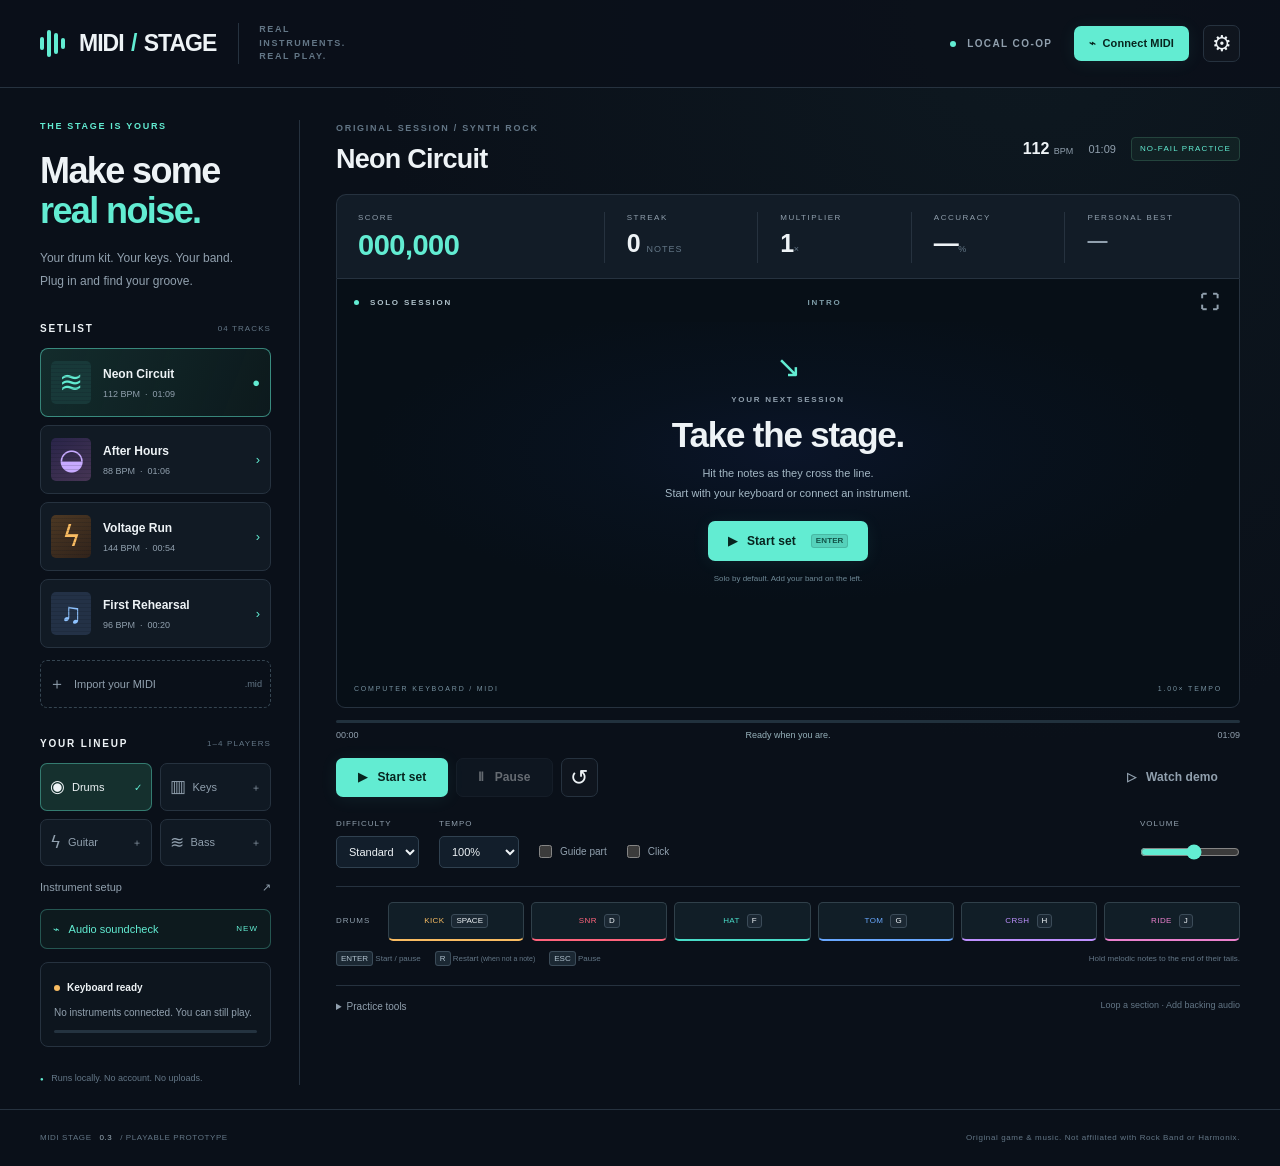
==== index.html @ b70e7e7b "Merge pull request #2 from scomofo/feat/live-string-scoring v0.3: score live guitar and bass alongsi" ====
<!doctype html>
<html lang="en">
<head>
  <meta charset="utf-8"><meta name="viewport" content="width=device-width, initial-scale=1">
  <meta name="theme-color" content="#0a1019"><meta name="description" content="An original rhythm game for real MIDI instruments. Local co-op, note highways, and your own MIDI songs.">
  <title>MIDI Stage — Your instruments. Your stage.</title>
  <link rel="stylesheet" href="src/styles.css">
  <script defer src="src/core.js"></script><script defer src="src/midi.js"></script><script defer src="src/audio.js"></script><script defer src="src/input.js"></script><script defer src="src/strings.js"></script><script defer src="src/soundcheck.js"></script><script defer src="src/app.js"></script>
</head>
<body>
  <header class="topbar">
    <a class="brand" href="#" aria-label="MIDI Stage home"><span class="brand-bars" aria-hidden="true"><i></i><i></i><i></i><i></i></span><span>MIDI<span class="brand-slash"> / </span>STAGE</span><small>REAL INSTRUMENTS. REAL PLAY.</small></a>
    <div class="header-right"><span class="local-badge"><i></i> LOCAL CO-OP</span><button id="connectMIDI" class="button primary small"><span aria-hidden="true">⌁</span> Connect MIDI</button><button id="settingsTop" class="icon-button" aria-label="Instrument settings">⚙</button></div>
  </header>
  <main class="layout">
    <aside class="sidebar">
      <div class="eyebrow">THE STAGE IS YOURS</div>
      <h1>Make some<br><em>real noise.</em></h1>
      <p class="intro">Your drum kit. Your keys. Your band.<br>Plug in and find your groove.</p>
      <div class="section-heading"><h2>SETLIST</h2><span id="songCount">03 TRACKS</span></div>
      <div id="setlist" class="setlist" aria-label="Choose a song"></div>
      <button id="importButton" class="import-button"><span>＋</span> Import your MIDI <small>.mid</small></button>
      <input id="midiFile" type="file" accept=".mid,.midi,audio/midi,audio/x-midi" hidden>
      <div class="section-heading band-heading"><h2>YOUR LINEUP</h2><span>1–4 PLAYERS</span></div>
      <div id="bandPick" class="band-pick" aria-label="Enable player parts"></div>
      <button id="openSetup" class="setup-link">Instrument setup <span>↗</span></button>
      <button id="openSoundcheck" class="soundcheck-link"><span>⌁ &nbsp; Audio soundcheck</span><small>NEW</small></button>
      <div class="input-card"><div><span class="status-dot" id="midiDot"></span><strong id="midiStatus">Keyboard ready</strong></div><p id="lastMIDI">No instruments connected. You can still play.</p><div class="velocity-track"><span id="velocityBar"></span></div></div>
      <div class="sidebar-foot"><span>●</span> Runs locally. No account. No uploads.</div>
    </aside>
    <section class="play-area" aria-label="Rhythm game">
      <div class="session-heading"><div><div class="eyebrow" id="songTag">ORIGINAL SESSION / SYNTH ROCK</div><h2 id="songTitle">Neon Circuit</h2></div><div class="song-meta"><strong id="bpmLabel">112 <small>BPM</small></strong><span id="durationLabel">01:09</span><span class="no-fail">NO-FAIL PRACTICE</span></div></div>
      <div class="hud" aria-live="off"><div class="score-stat"><span>SCORE</span><strong id="score">000,000</strong></div><div><span>STREAK</span><strong id="combo">0 <small>NOTES</small></strong></div><div><span>MULTIPLIER</span><strong id="multiplier">1<small>×</small></strong></div><div><span>ACCURACY</span><strong id="accuracy">—<small>%</small></strong></div><div class="best-stat"><span>PERSONAL BEST</span><strong id="best">—</strong></div></div>
      <div id="liveInputs" class="live-inputs" aria-label="Live guitar and bass" hidden></div>
      <div id="stage" class="stage">
        <div class="stage-top"><span id="stageMode"><i></i> SOLO SESSION</span><span id="sectionName">INTRO</span><button id="fullscreen" aria-label="Toggle full screen" class="fullscreen">⛶</button></div>
        <canvas id="stageCanvas" role="img" aria-label="Notes travel down each instrument highway. Hit the matching pad when a note reaches the glowing strike line."></canvas>
        <div id="stageOverlay" class="stage-overlay"><div class="overlay-mark" aria-hidden="true">↘</div><div class="eyebrow">YOUR NEXT SESSION</div><h3>Take the stage.</h3><p>Hit the notes as they cross the line.<br>Start with your keyboard or connect an instrument.</p><button id="overlayStart" class="button primary">▶ &nbsp; Start set <kbd>ENTER</kbd></button><span class="overlay-hint">Solo by default. Add your band on the left.</span></div>
        <div id="countdown" class="countdown" aria-live="polite"></div>
        <div class="stage-bottom"><span id="inputMode">COMPUTER KEYBOARD / MIDI</span><span id="speedBadge">1.00× TEMPO</span></div>
      </div>
      <div class="progress-wrap"><div class="progress-line"><span id="progressFill"></span></div><div class="progress-labels"><span id="elapsed">00:00</span><span id="runStatus" role="status">Ready when you are.</span><span id="remaining">01:09</span></div></div>
      <div class="transport"><div class="transport-main"><button id="start" class="button primary">▶ &nbsp; Start set</button><button id="pause" class="button secondary" disabled>Ⅱ &nbsp; Pause</button><button id="restart" class="icon-button" aria-label="Restart song" title="Restart (R)">↺</button></div><button id="demo" class="button ghost">▷ &nbsp; Watch demo</button></div>
      <div class="session-controls"><label>DIFFICULTY<select id="difficulty"><option value="chill">Chill</option><option value="standard" selected>Standard</option><option value="expert">Expert</option></select></label><label>TEMPO<select id="speed"><option value="0.5">50%</option><option value="0.75">75%</option><option value="1" selected>100%</option><option value="1.25">125%</option></select></label><label class="check"><input type="checkbox" id="guide"> Guide part</label><label class="check"><input type="checkbox" id="metronome"> Click</label><label class="volume-label">VOLUME<input type="range" id="volume" min="0" max="100" value="55" aria-label="Master volume"></label></div>
      <div id="pads" class="pads" aria-label="Playable input pads"></div>
      <div class="keyboard-hint"><span><kbd>ENTER</kbd> Start / pause</span><span><kbd>R</kbd> Restart <small>(when not a note)</small></span><span><kbd>ESC</kbd> Pause</span><span>Hold melodic notes to the end of their tails.</span></div>
      <details class="practice-tools"><summary>Practice tools <span>Loop a section · Add backing audio</span></summary><div class="practice-row"><label class="check"><input type="checkbox" id="loop"> Loop</label><label>From (sec)<input id="loopStart" type="number" min="0" step="0.5" value="0"></label><label>To (sec)<input id="loopEnd" type="number" min="1" step="0.5" value="17.1"></label><button id="audioButton" class="button secondary small">Add backing audio</button><input id="audioFile" type="file" accept="audio/*" hidden><button id="clearAudio" class="button ghost small" hidden>Clear audio</button><label>Audio starts at (sec)<input id="audioOffset" type="number" value="0" step="0.01" min="-120" max="120"></label></div><p id="audioStatus">MIDI tracks are synthesized locally. Optional audio must match your chart; it is not automatically transcribed or aligned.</p></details>
    </section>
  </main>
  <footer><span>MIDI STAGE <b>0.3</b> / PLAYABLE PROTOTYPE</span><span>Original game & music. Not affiliated with Rock Band or Harmonix.</span></footer>
  <dialog id="setupDialog" class="setup-dialog"><div class="dialog-heading"><div><div class="eyebrow">PLUG IN. MAP IT. PLAY.</div><h2>Your instrument rack</h2></div><button data-close="setupDialog" class="icon-button" aria-label="Close instrument settings">×</button></div><p class="dialog-intro">Assign each player a different device or MIDI channel. Select “Any channel” for a dedicated controller. Settings save on this browser.</p><div id="routeWarning" class="warning" hidden></div><div id="routeSettings"></div><div class="global-settings"><label>Ignore velocities below<input id="minVelocity" type="number" min="1" max="127" value="12"><small>Reject very light / accidental triggers.</small></label><label>Global correction (ms)<input id="inputOffset" type="number" min="-500" max="500" value="0"><small>Positive values compensate late input.</small></label><label class="check"><input id="monitor" type="checkbox" checked> Hear my MIDI notes</label><button id="calibrateButton" class="button secondary">Calibrate timing</button></div><div class="dialog-footer"><span id="learnStatus" role="status">MIDI Learn: click a lane, then play its pad or key.</span><button data-close="setupDialog" class="button primary">Done</button></div></dialog>
  <dialog id="calibrationDialog" class="calibration-dialog"><div class="dialog-heading"><div><div class="eyebrow">GET IN THE POCKET</div><h2>Timing calibration</h2></div><button data-close="calibrationDialog" class="icon-button" aria-label="Close calibration">×</button></div><p>Listen to the clicks. After the first three, tap your instrument or the button in time for ten beats. This estimates your input/audio correction; it does not measure hardware latency independently.</p><div id="calibrationPulse" class="calibration-pulse">♩</div><strong id="calibrationStatus" role="status">Use the same headphones or speakers you will play with.</strong><div class="calibration-actions"><button id="calibrationStart" class="button primary">Start clicks</button><button id="calibrationTap" class="button secondary" disabled>Tap on the beat <kbd>SPACE</kbd></button></div><p class="muted">Wired audio is recommended. Bluetooth delay and jitter can make timing inconsistent.</p></dialog>
  <dialog id="resultsDialog" class="results-dialog"><div class="dialog-heading"><div><div class="eyebrow" id="resultEyebrow">SET COMPLETE</div><h2 id="resultTitle">That's your groove.</h2></div><button data-close="resultsDialog" class="icon-button" aria-label="Close results">×</button></div><div id="resultContent"></div><div class="dialog-footer"><button id="resultSetup" class="button secondary">Instrument setup</button><button id="playAgain" class="button primary">↺ &nbsp; Play again</button></div></dialog>
  <dialog id="soundcheckDialog" class="soundcheck-dialog" aria-labelledby="soundcheckTitle">
    <div class="dialog-heading"><div><div class="eyebrow">0.3 / CHECK. CONNECT. PLAY.</div><h2 id="soundcheckTitle">Your band, connected.</h2></div><button id="soundClose" class="icon-button" aria-label="Close soundcheck">×</button></div>
    <p class="sound-intro">No model number needed. Find your interface, choose a channel, then pluck a string to check the signal.</p>
    <div class="sound-scope"><strong>LIVE STRINGS / SINGLE NOTES</strong><span>Check the signal, then choose “Use live guitar/bass in game.” This panel never scores. Capture restarts when you press Start set and stops on pause. Use clean direct input and headphones, not a room microphone or loopback feed. Full chords are not recognized.</span></div>
    <div class="sound-toolbar"><button id="soundAllow" class="button primary">Allow &amp; find audio inputs</button><button id="soundRefresh" class="button secondary">Refresh</button><button id="soundStop" class="button ghost">Stop all inputs</button></div>
    <p class="sound-privacy">Your browser calls this “microphone” permission. The brief discovery capture stops immediately after listing devices. Checks are silent; no recordings or uploads.</p>
    <p id="soundStatus" class="sound-status" role="status">Connect your interface, then allow audio access to reveal the names your browser can see.</p>
    <div id="soundConflict" class="warning" hidden></div>
    <div id="soundCards" class="sound-cards"></div>
    <p class="sound-routing-note">Browser channel numbers may differ from physical jack numbers. Play each instrument alone to confirm the route. A mono input cannot separate guitar and bass; test them one at a time. Generic names such as “USB Audio” are normal.</p>
    <section class="sound-midi"><div><h3>MIDI drums, keys &amp; MIDI-equipped guitar</h3><p id="soundMidiDevices"></p><small id="soundMidiLast">MIDI gameplay and lane mappings are unchanged.</small></div><button id="soundMIDI" class="button secondary small">MIDI routing</button></section>
    <div class="dialog-footer sound-footer"><span>Capture stops when you close this panel or hide the tab.</span><div><button id="soundReport" class="button ghost small">Save device report</button><button id="soundDone" class="button primary">Done</button></div></div>
  </dialog>
  <div id="toast" class="toast" role="status" aria-live="polite"></div>
</body>
</html>
---- src/styles.css ----
:root{color-scheme:dark;--bg:#0a1019;--panel:#101923;--panel2:#151f2c;--line:#26323f;--text:#eef3f6;--muted:#91a0ae;--dim:#637686;--mint:#62ecd2;--rose:#ff647c;--amber:#f9bc62;--font:Inter,-apple-system,BlinkMacSystemFont,"Segoe UI",sans-serif}*{box-sizing:border-box}body{margin:0;background:radial-gradient(ellipse at 80% 0%,#13252b66,transparent 45%),var(--bg);color:var(--text);font-family:var(--font);font-size:14px;line-height:1.5}button,input,select{font:inherit}button,a,input,select,summary{-webkit-tap-highlight-color:transparent}button{cursor:pointer}button:disabled{cursor:not-allowed;opacity:.4}button:focus-visible,a:focus-visible,input:focus-visible,select:focus-visible,summary:focus-visible{outline:2px solid var(--mint);outline-offset:4px}button{color:inherit}a{color:inherit;text-decoration:none}.topbar{height:88px;border-bottom:1px solid var(--line);padding:0 40px;display:flex;align-items:center;justify-content:space-between;background:#0a1019cc}.brand{display:flex;gap:14px;align-items:center;font-size:23px;font-weight:850;letter-spacing:-1px;white-space:nowrap}.brand-slash{color:var(--mint);padding:0 2px}.brand small{font-size:9px;letter-spacing:1.6px;line-height:1.5;font-weight:600;color:var(--dim);max-width:100px;white-space:normal;margin-left:8px;padding-left:20px;border-left:1px solid var(--line)}.brand-bars{display:flex;align-items:center;gap:3px;height:28px}.brand-bars i{display:block;width:4px;background:var(--mint);border-radius:3px}.brand-bars i:nth-child(1){height:13px}.brand-bars i:nth-child(2){height:27px}.brand-bars i:nth-child(3){height:21px}.brand-bars i:nth-child(4){height:11px}.header-right{display:flex;align-items:center;gap:14px}.local-badge{font-size:10px;font-weight:700;letter-spacing:1.4px;color:var(--muted);margin-right:8px}.local-badge i,.stage-top i{display:inline-block;width:6px;height:6px;border-radius:50%;background:var(--mint);margin-right:7px}.button{height:43px;padding:0 21px;border:1px solid transparent;border-radius:7px;font-size:12px;font-weight:750;letter-spacing:.1px;display:inline-flex;align-items:center;justify-content:center;gap:6px;transition:background .15s,transform .15s}.button:hover:not(:disabled){transform:translateY(-1px)}.button.primary{color:#07241e;background:var(--mint);box-shadow:0 2px 18px #62ecd213}.button.primary:hover{background:#8bf6e1}.button.secondary{background:var(--panel2);border-color:var(--line)}.button.secondary:hover{background:#202d3b}.button.ghost{background:transparent;color:var(--muted)}.button.ghost:hover{background:#ffffff09;color:var(--text)}.button.small{height:35px;padding:0 14px;font-size:11px}.icon-button{background:#ffffff05;border:1px solid var(--line);border-radius:7px;width:37px;height:37px;font-size:22px;display:inline-flex;justify-content:center;align-items:center}.icon-button:hover{background:#ffffff0b}.layout{max-width:1600px;margin:0 auto;padding:32px 40px 24px;display:grid;grid-template-columns:260px minmax(0,1fr);gap:36px}.sidebar{border-right:1px solid var(--line);padding-right:28px}.eyebrow{font-size:9px;letter-spacing:1.7px;font-weight:750;color:var(--mint)}h1{font-size:36px;line-height:1.13;letter-spacing:-1.6px;margin:17px 0 15px;font-weight:750}h1 em{font-style:normal;color:var(--mint)}.intro{color:var(--muted);font-size:12px;line-height:1.9;margin-bottom:29px}.section-heading{display:flex;align-items:center;justify-content:space-between;margin:0 0 12px}.section-heading h2{font-size:10px;letter-spacing:1.8px;margin:0;font-weight:700}.section-heading>span{font-size:8px;letter-spacing:1.1px;color:var(--dim);white-space:nowrap}.setlist{display:flex;flex-direction:column;gap:8px}.song-card{display:flex;text-align:left;gap:12px;align-items:center;padding:12px 10px;border:1px solid var(--line);border-radius:8px;background:#111a24;width:100%;transition:border .15s}.song-card:hover{border-color:#5c7f82}.song-card.selected{background:linear-gradient(110deg,#183a36aa,#10252277);border-color:#62ecd281}.song-art{width:40px;height:43px;border-radius:5px;flex-shrink:0;position:relative;overflow:hidden;background:#183939;color:var(--mint);display:flex;align-items:center;justify-content:center;font-size:29px;font-weight:250}.song-art:after{content:'';position:absolute;inset:0;background:repeating-linear-gradient(0deg,transparent,transparent 3px,#0a10194d 4px)}.song-art.a1{background:linear-gradient(145deg,#292449,#463554);color:#c7aaff}.song-art.a2{background:linear-gradient(145deg,#4c3823,#31231b);color:var(--amber)}.song-art.a3{background:#233146;color:#8fc3ff}.song-card strong{display:block;font-size:12px;font-weight:650}.song-card small{display:block;color:var(--muted);font-size:9px;margin-top:5px}.song-card .song-indicator{margin-left:auto;font-size:13px;color:var(--mint)}.import-button{border:1px dashed #354551;background:transparent;color:var(--muted);font-size:11px;border-radius:7px;width:100%;padding:11px 8px;margin-top:12px;text-align:left;display:flex;align-items:center;gap:9px}.import-button>span{font-size:16px}.import-button small{margin-left:auto;color:var(--dim)}.import-button:hover{border-color:var(--mint);color:var(--mint)}.band-heading{margin-top:28px}.band-pick{display:grid;grid-template-columns:1fr 1fr;gap:8px}.part-toggle{border:1px solid var(--line);background:var(--panel);border-radius:7px;padding:10px 9px;text-align:left;display:flex;align-items:center;gap:7px;font-size:11px;color:var(--muted)}.part-toggle .part-icon{font-size:17px}.part-toggle .tick{margin-left:auto;font-size:10px}.part-toggle[aria-pressed="true"]{border-color:#62ecd266;color:var(--text);background:#15302e}.part-toggle[aria-pressed="true"] .tick{color:var(--mint)}.setup-link{display:flex;justify-content:space-between;align-items:center;width:100%;background:none;border:0;padding:13px 0;color:var(--muted);font-size:11px}.setup-link:hover{color:var(--mint)}.input-card{border:1px solid var(--line);background:#111a2480;border-radius:8px;margin-top:13px;padding:13px}.input-card strong{font-size:10px;font-weight:600}.status-dot{display:inline-block;background:var(--amber);width:6px;height:6px;border-radius:50%;margin-right:7px}.status-dot.connected{background:var(--mint);box-shadow:0 0 7px #62ecd270}.input-card p{font-size:10px;line-height:1.65;color:var(--muted);margin:8px 0}.velocity-track{height:3px;background:#243340;border-radius:3px}.velocity-track>span{display:block;width:0;height:100%;background:var(--mint);transition:width .15s}.sidebar-foot{margin-top:25px;color:var(--dim);font-size:9px}.sidebar-foot>span{color:var(--mint);font-size:6px;margin-right:5px}.session-heading{display:flex;align-items:center;justify-content:space-between;padding-top:2px;margin-bottom:18px}.session-heading .eyebrow{color:var(--dim)}.session-heading h2{font-size:27px;letter-spacing:-.75px;line-height:1.25;margin:7px 0 0;font-weight:700}.song-meta{display:flex;gap:15px;align-items:center}.song-meta strong{font-size:16px;font-weight:600}.song-meta small{font-size:9px;color:var(--muted);font-weight:500}.song-meta>span{font-size:11px;color:var(--muted)}.song-meta .no-fail{font-size:8px;letter-spacing:1.1px;padding:5px 8px;background:#19332f66;color:var(--mint);border:1px solid #24443d;border-radius:4px}.hud{display:grid;grid-template-columns:1.6fr 1fr 1fr 1fr 1fr;padding:17px 21px 15px;border:1px solid var(--line);border-bottom:0;border-radius:10px 10px 0 0;background:#121c27}.hud>div{padding-left:22px;border-left:1px solid var(--line)}.hud>div:first-child{padding-left:0;border:0}.hud span{display:block;font-size:8px;letter-spacing:1.5px;color:var(--muted);margin-bottom:4px}.hud strong{font-size:25px;line-height:1.2;font-weight:650;letter-spacing:-.5px;font-variant-numeric:tabular-nums}.hud small{font-size:9px;color:var(--dim);font-weight:500;letter-spacing:1px}.hud .score-stat strong{color:var(--mint);font-size:29px}.hud .best-stat strong{font-size:20px;color:var(--muted)}.stage{height:430px;background:#070f17;position:relative;border:1px solid var(--line);border-radius:0 0 9px 9px;overflow:hidden;isolation:isolate}.stage canvas{display:block;width:100%;height:100%}.stage-top{position:absolute;z-index:2;inset:14px 17px auto;display:flex;align-items:center;justify-content:space-between;font-size:8px;font-weight:600;letter-spacing:1.8px;color:#7e9da8;pointer-events:none}.stage-top>span:first-child{color:#b0c3cc}.stage-top i{width:5px;height:5px}.fullscreen{pointer-events:auto;background:transparent;border:0;color:var(--muted);font-size:19px;padding:0 3px;line-height:1}.stage-bottom{position:absolute;inset:auto 17px 13px;display:flex;align-items:center;justify-content:space-between;font-size:7px;letter-spacing:1.8px;color:#76909f;pointer-events:none}.stage-overlay{position:absolute;z-index:3;inset:43px 0 95px;display:flex;flex-direction:column;align-items:center;justify-content:center;text-align:center;background:radial-gradient(ellipse at 50% 45%,#0b152aef 0%,#08121fd9 30%,transparent 66%);pointer-events:none}.stage-overlay>*{pointer-events:auto}.stage-overlay[hidden]{display:none}.overlay-mark{font-size:30px;color:var(--mint);line-height:1.2;margin-bottom:9px;font-weight:300}.stage-overlay .eyebrow{font-size:8px;color:var(--muted)}.stage-overlay h3{margin:8px 0 8px;font-size:35px;line-height:1.2;letter-spacing:-1.2px;font-weight:650}.stage-overlay p{font-size:11px;color:#a4b8c5;line-height:1.8;margin:0 0 17px}.stage-overlay .button{height:40px;padding:0 19px}.stage-overlay kbd{margin-left:9px;background:#0a292522;color:#125448;border:1px solid #13544933}.overlay-hint{font-size:8px;color:#6e8996;margin-top:12px}.countdown{position:absolute;inset:25% 0 auto;text-align:center;pointer-events:none;font-size:83px;font-weight:750;line-height:1;letter-spacing:-4px;color:var(--mint);text-shadow:0 0 40px #62ecd240}.countdown small{display:block;font-size:11px;font-weight:600;letter-spacing:3px;margin-top:14px;color:var(--muted)}.progress-wrap{padding-top:12px}.progress-line{height:3px;background:#21313d;border-radius:5px;overflow:hidden}.progress-line>span{display:block;width:0;height:100%;background:var(--mint)}.progress-labels{display:flex;justify-content:space-between;margin:6px 0 15px;color:var(--muted);font-size:9px;font-variant-numeric:tabular-nums}.progress-labels>span:nth-child(2){color:#95b0b9}.transport{display:flex;justify-content:space-between;align-items:center;gap:12px}.transport-main{display:flex;align-items:center;gap:8px}.transport .button{height:39px}.transport .icon-button{height:39px}.session-controls{display:flex;align-items:end;gap:20px;margin-top:21px;padding-bottom:18px;border-bottom:1px solid var(--line)}label{font-size:10px;color:var(--muted)}.session-controls>label:not(.check){display:flex;flex-direction:column;gap:6px;font-size:8px;letter-spacing:1px}select,input[type="number"]{color:var(--text);background:#121e2b;border:1px solid #304150;border-radius:5px;padding:6px 8px;height:32px;font-size:11px;min-width:80px}select{cursor:pointer}input[type="checkbox"]{accent-color:var(--mint);width:13px;height:13px;margin:0 6px 0 0}label.check{display:flex;align-items:center;gap:2px;font-size:10px;white-space:nowrap;height:32px}.volume-label{margin-left:auto;min-width:90px}.volume-label input{width:100px;height:32px;accent-color:var(--mint);margin:0}.pads{margin-top:15px;display:flex;flex-direction:column;gap:10px}.pad-group{display:flex;align-items:center;gap:7px}.pad-group-name{font-size:8px;letter-spacing:1px;min-width:45px;color:var(--muted)}.pad{flex:1;min-width:0;height:39px;display:flex;align-items:center;justify-content:center;gap:7px;border:1px solid #30404a;border-bottom:2px solid var(--pad-color,var(--mint));border-radius:5px;background:#111e27;color:var(--pad-color,var(--mint));font-size:8px;letter-spacing:.4px;touch-action:none}.pad kbd{font-size:8px;letter-spacing:0;color:var(--text)}.pad.flash,.pad:active{background:color-mix(in srgb,var(--pad-color) 24%,#132029);box-shadow:0 0 14px color-mix(in srgb,var(--pad-color) 17%,transparent)}.keyboard-hint{margin-top:12px;display:flex;gap:14px;align-items:center;flex-wrap:wrap;color:var(--dim);font-size:8px}.keyboard-hint span:last-child{margin-left:auto}.keyboard-hint small{font-size:7px}kbd{font-family:var(--font);border:1px solid #3b4b58;background:#1b2833;border-radius:3px;padding:2px 4px;font-size:8px;color:#b1c2ce;line-height:1}.practice-tools{margin-top:20px;border-top:1px solid var(--line);padding-top:13px}.practice-tools summary{font-size:10px;color:var(--muted);cursor:pointer}.practice-tools summary>span{float:right;font-size:9px;color:var(--dim)}.practice-row{display:flex;gap:12px;align-items:end;flex-wrap:wrap;margin-top:15px}.practice-row>label:not(.check){display:flex;flex-direction:column;gap:4px;font-size:9px}.practice-row input[type="number"]{width:90px}.practice-row .check{height:34px}.practice-tools p{color:var(--dim);font-size:9px}footer{max-width:1520px;margin:auto;padding:22px 40px;display:flex;justify-content:space-between;border-top:1px solid var(--line);font-size:8px;color:var(--dim);letter-spacing:.6px}footer b{color:#9eafbb;font-weight:500;margin:0 5px}dialog{background:#101a26;border:1px solid #344957;border-radius:13px;color:var(--text);padding:26px;box-shadow:0 30px 120px #0009;max-height:90vh;overflow-y:auto;width:min(860px,94vw)}dialog::backdrop{background:#03070ce0;backdrop-filter:blur(6px)}.dialog-heading{display:flex;justify-content:space-between;align-items:center;gap:20px}.dialog-heading h2{font-size:25px;letter-spacing:-.8px;margin:5px 0;font-weight:650}.dialog-heading .icon-button{font-size:27px;flex-shrink:0}.dialog-intro,dialog>p{color:var(--muted);font-size:12px;line-height:1.8}.route-card{border:1px solid var(--line);border-radius:8px;padding:16px;margin-top:13px;background:#131f2d}.route-title{display:flex;justify-content:space-between;align-items:center;margin-bottom:12px}.route-title strong{font-size:14px;font-weight:650}.route-title button{border:0;background:none;color:var(--muted);font-size:10px}.route-fields{display:grid;grid-template-columns:1.3fr .7fr 1.2fr 1fr;gap:12px}.route-fields label{display:flex;flex-direction:column;gap:5px;font-size:9px}.route-fields select{width:100%;min-width:0}.mapping-pads{display:flex;gap:7px;flex-wrap:wrap;margin-top:13px}.learn-button{background:#0b1722;border:1px solid #344551;border-bottom-color:var(--pad-color);border-radius:5px;padding:7px 12px;min-width:55px;color:var(--pad-color);font-size:9px}.learn-button small{display:block;color:var(--dim);font-size:8px;margin-top:3px}.learn-button.learning{border-color:var(--mint);background:#24584c;color:#fff}.route-note{color:var(--dim);font-size:9px;margin:10px 0 0}.global-settings{display:grid;grid-template-columns:1fr 1fr 1fr;gap:18px;border-top:1px solid var(--line);margin-top:24px;padding-top:20px;align-items:center}.global-settings>label:not(.check){display:flex;flex-direction:column;gap:6px}.global-settings small{font-size:8px;color:var(--dim)}.global-settings input[type="number"]{width:100%}.global-settings>button{grid-column:3;grid-row:2}.dialog-footer{display:flex;justify-content:space-between;align-items:center;gap:20px;margin-top:25px;padding-top:20px;border-top:1px solid var(--line)}.dialog-footer>span{font-size:10px;color:var(--muted)}.warning{background:#e8a75313;border:1px solid #e8a75377;border-radius:6px;color:#f5c07a;padding:11px;font-size:11px;margin:14px 0}.calibration-dialog{width:min(550px,94vw);text-align:center}.calibration-dialog .dialog-heading{text-align:left}.calibration-pulse{height:115px;width:115px;border:1px solid #62ecd244;border-radius:50%;background:#1b3a3655;color:var(--mint);font-size:62px;line-height:110px;margin:24px auto;transition:background .05s,box-shadow .05s}.calibration-pulse.lit{background:#347465aa;box-shadow:0 0 40px #62ecd22a}.calibration-dialog>strong{display:block;font-size:12px;color:var(--mint);min-height:35px}.calibration-actions{display:flex;justify-content:center;gap:10px;margin:20px 0}.calibration-dialog .muted{font-size:10px;color:var(--dim)}.results-dialog{width:min(700px,94vw)}.result-score{font-size:60px;letter-spacing:-3px;color:var(--mint);font-weight:700;line-height:1.2;margin:22px 0 7px}.result-subtitle{font-size:12px;color:var(--muted)}.result-grid{display:grid;grid-template-columns:repeat(4,1fr);gap:10px;margin:24px 0}.result-grid>div{border:1px solid var(--line);border-radius:7px;padding:12px}.result-grid span{display:block;font-size:9px;color:var(--muted)}.result-grid strong{font-size:23px}.result-table{border-collapse:collapse;width:100%;font-size:11px}.result-table th{font-weight:500;font-size:9px;color:var(--muted);text-align:left}.result-table td,.result-table th{border-bottom:1px solid var(--line);padding:10px 4px}.result-advice{color:var(--muted);font-size:11px;line-height:1.7}.toast{position:fixed;bottom:22px;left:50%;transform:translate(-50%,20px);max-width:min(680px,90vw);background:#20363d;border:1px solid #557b80;border-radius:8px;padding:13px 19px;color:#e2f7f3;font-size:12px;z-index:1000;box-shadow:0 10px 35px #0007;opacity:0;pointer-events:none;transition:.2s}.toast.show{opacity:1;transform:translate(-50%,0)}[hidden]{display:none!important}.stage:fullscreen{height:100vh;width:100vw;border:0;border-radius:0}.stage:fullscreen .stage-top,.stage:fullscreen .stage-bottom{font-size:12px}.stage:fullscreen .stage-overlay{inset:15% 0 20%}@media(min-width:1500px){.stage{height:500px}.layout{grid-template-columns:285px minmax(0,1fr);gap:44px}.sidebar{padding-right:35px}h1{font-size:40px}}@media(max-width:1150px){.layout{padding:25px;gap:23px;grid-template-columns:220px minmax(0,1fr)}.sidebar{padding-right:20px}.topbar{padding:0 25px}.brand small{display:none}.hud{padding:15px}.hud>div{padding-left:12px}.hud .best-stat{display:none}.hud{grid-template-columns:1.5fr 1fr 1fr 1fr}.song-meta{gap:10px}.song-meta .no-fail{display:none}.session-controls{gap:13px}.pad{gap:4px}.pad-group-name{min-width:37px}h1{font-size:32px}.keyboard-hint span:last-child{margin-left:0}.stage{height:410px}}@media(max-width:850px){.layout{grid-template-columns:1fr;padding:22px 18px;gap:25px}.sidebar{border-right:0;padding:0;display:grid;grid-template-columns:1fr 1fr;gap:0 18px}.sidebar>.eyebrow,.sidebar>h1,.sidebar>.intro,.sidebar-foot,.sidebar>.section-heading:first-of-type{display:none}.sidebar>.setlist{grid-column:1/-1;display:grid;grid-template-columns:repeat(3,1fr);margin-bottom:8px}.sidebar>.import-button{grid-column:1/-1;margin:0 0 15px;justify-content:center;padding:7px}.import-button small{margin-left:0}.band-heading{grid-column:1;align-self:center;margin:0 0 8px}.band-pick{grid-column:1;grid-row:4;grid-template-columns:repeat(4,1fr);gap:5px}.part-toggle{padding:8px 5px;font-size:9px;gap:4px}.part-icon{display:none}.setup-link{grid-column:1;padding:8px 0}.input-card{grid-column:2;grid-row:3/6;margin:0}.session-heading{margin-bottom:15px}.stage{height:450px}.topbar{height:69px;padding:0 18px}.brand{font-size:21px}.local-badge{display:none}.header-right{gap:8px}.song-card{padding:9px 7px;gap:7px}.song-art{width:30px;height:34px}.song-card strong{font-size:10px}.song-card small{font-size:8px}.song-indicator{display:none}.route-fields{grid-template-columns:1fr 1fr}.global-settings{grid-template-columns:1fr 1fr}.global-settings>button{grid-column:2;grid-row:2}.song-meta{font-size:10px}footer{padding:18px;gap:16px;font-size:7px}.keyboard-hint{gap:10px}}@media(max-width:500px){.header-right #settingsTop{display:none}.brand{font-size:18px}.brand-bars{gap:2px}.brand-bars i{width:3px}.button.small{padding:0 10px}.sidebar>.setlist{gap:6px}.song-card{flex-direction:column;align-items:flex-start;gap:7px;padding:10px}.song-art{width:100%;height:22px;font-size:24px}.song-card small{margin-top:3px}.band-pick{grid-template-columns:1fr 1fr}.session-heading h2{font-size:23px}.song-meta{flex-direction:column;align-items:end;gap:0}.hud{padding:13px 11px;grid-template-columns:1.4fr 1fr .9fr .9fr}.hud>div{padding-left:9px}.hud strong{font-size:20px}.hud .score-stat strong{font-size:24px}.hud span{font-size:7px;letter-spacing:.8px}.hud small{font-size:7px}.stage{height:395px}.stage-overlay h3{font-size:29px}.stage-overlay p{font-size:10px}.stage-overlay{inset:48px 0 95px}.overlay-mark{font-size:24px;margin-bottom:6px}.stage-bottom{font-size:6px;letter-spacing:1px}.stage-top{font-size:7px;letter-spacing:1px}.transport-main{gap:6px}.transport .button{padding:0 12px;font-size:10px}.transport>.button{padding:0 6px}.session-controls{flex-wrap:wrap;gap:10px;align-items:end}.session-controls .volume-label{display:none}.session-controls select{min-width:78px}.pad-group{flex-wrap:wrap;gap:4px}.pad-group-name{width:100%;font-size:8px}.pad{height:34px;flex-direction:column;gap:4px;padding:3px;font-size:7px}.pad kbd{font-size:7px;padding:1px 3px}.practice-tools summary>span{font-size:8px}dialog{padding:20px}.global-settings{gap:12px}.dialog-footer{gap:12px}.result-grid{grid-template-columns:1fr 1fr}.calibration-actions{flex-direction:column}.keyboard-hint span:nth-child(2){display:none}}@media(prefers-reduced-motion:reduce){*,*:before,*:after{transition:none!important;scroll-behavior:auto!important}}

/* Explicit compact-layout placement keeps import and lineup controls in order. */
@media(max-width:850px){.sidebar>.section-heading:not(.band-heading){display:none}.sidebar>.setlist{grid-row:1}.sidebar>.import-button{grid-row:2}.sidebar>.band-heading{grid-row:3}.sidebar>.band-pick{grid-row:4}.sidebar>.setup-link{grid-row:5}.sidebar>.input-card{grid-row:3 / 6}}
@media(max-width:500px){.session-controls>label.volume-label{display:none}}

/* 0.2 — audio soundcheck. All input meters are driven by actual capture data. */
.soundcheck-link{display:flex;align-items:center;justify-content:space-between;width:100%;padding:11px 12px;margin:0 0 7px;border:1px solid #62ecd249;border-radius:7px;color:var(--mint);background:#17322b55;font-size:11px}.soundcheck-link small{font-size:8px;letter-spacing:1px}.soundcheck-dialog{width:min(940px,calc(100vw - 28px));max-width:940px;max-height:94vh;padding:28px 30px}.soundcheck-dialog .dialog-heading h2{font-size:29px;letter-spacing:-.7px;margin-top:6px}.sound-intro{font-size:13px;color:var(--muted);margin:8px 0 16px}.sound-scope{display:flex;gap:15px;align-items:center;padding:12px 14px;background:#f9bc6208;border:1px solid #f9bc6238;border-radius:8px}.sound-scope strong{font-size:9px;letter-spacing:1px;color:var(--amber);max-width:112px;flex-shrink:0}.sound-scope span{font-size:11px;color:#bdc8d0;line-height:1.7}.sound-toolbar{display:flex;gap:9px;align-items:center;flex-wrap:wrap;margin-top:20px}.sound-privacy{font-size:10px;color:var(--muted);line-height:1.7;margin:9px 0}.sound-status{font-size:11px;min-height:19px;color:var(--mint);margin:9px 0 16px}.sound-status.error{color:var(--rose)}.sound-cards{display:grid;grid-template-columns:1fr 1fr;gap:16px}.sound-card{min-width:0;background:linear-gradient(135deg,#14232a,#101923 70%);border:1px solid var(--line);border-radius:12px;padding:20px}.sound-card-head{display:flex;justify-content:space-between;align-items:center;margin-bottom:17px;gap:10px}.sound-card-head h3{font-size:19px;letter-spacing:-.4px;margin:4px 0 0}.sound-card-head .eyebrow{font-size:8px;letter-spacing:1.3px}.sound-badge{font-size:8px;letter-spacing:.8px;color:var(--muted);border:1px solid var(--line);padding:4px 6px;border-radius:5px;white-space:nowrap}.sound-badge.active{color:var(--mint);border-color:#62ecd24d;background:#62ecd20d}.sound-badge.error{color:var(--amber)}.sound-fields{display:grid;grid-template-columns:minmax(0,1.45fr) minmax(0,1fr);gap:10px}.sound-fields label,.sound-gate{font-size:8px;letter-spacing:1px;color:var(--muted)}.sound-fields select{width:100%;min-width:0;display:block;margin-top:6px;padding:9px 24px 9px 9px;font-size:11px;text-overflow:ellipsis;letter-spacing:0}.sound-capture-info{font-size:10px;line-height:1.6;min-height:33px;color:var(--muted);margin:8px 0 16px;overflow-wrap:anywhere}.sound-meter-label{display:flex;justify-content:space-between;align-items:center;font-size:8px;letter-spacing:1px;color:var(--muted);margin-bottom:6px}.sound-meter-label output{font-size:11px;letter-spacing:0;font-variant-numeric:tabular-nums;color:var(--text)}.sound-level{height:13px;border-radius:3px;background:#25323e;overflow:hidden}.sound-level>span{display:block;height:100%;width:0;background:linear-gradient(90deg,#388c85,var(--mint));transition:width .08s linear}.sound-level.clipping>span{background:var(--rose)}.sound-meter-scale{display:flex;justify-content:space-between;margin-top:4px;color:var(--dim);font-size:8px}.sound-tuner{display:flex;gap:19px;align-items:center;border-top:1px solid var(--line);border-bottom:1px solid var(--line);padding:13px 0;margin:16px 0 10px;min-height:90px}.sound-tuner>output{font-size:46px;letter-spacing:-2px;line-height:1.1;color:var(--mint);min-width:79px;font-variant-numeric:tabular-nums}.sound-tuner strong{display:block;font-size:12px;font-weight:600}.sound-tuner small{font-size:9px;color:var(--muted);display:block;margin-top:5px}.sound-signal{font-size:11px;min-height:38px;color:var(--muted);line-height:1.7}.sound-gate{display:block;margin-top:10px}.sound-gate>output{float:right;letter-spacing:0;font-size:10px}.sound-gate input{width:100%;display:block;accent-color:var(--mint);margin:8px 0 13px}.sound-card-foot{display:flex;align-items:center;justify-content:space-between;gap:8px}.sound-card-foot .button{height:36px;padding:0 15px;font-size:11px}.sound-card-foot small{font-size:8px;color:var(--dim);text-align:right}.sound-routing-note{font-size:10px;color:var(--muted);line-height:1.8;margin:14px 0 16px}.sound-midi{display:flex;justify-content:space-between;align-items:center;gap:18px;padding:15px 17px;background:#0c151f;border:1px solid var(--line);border-radius:9px}.sound-midi h3{font-size:12px;margin:0 0 4px}.sound-midi p{font-size:10px;color:var(--muted);margin:0;overflow-wrap:anywhere}.sound-midi small{font-size:9px;color:var(--dim);display:block;margin-top:5px}.sound-midi .button{flex-shrink:0}.sound-footer{margin-top:18px;gap:12px}.sound-footer>span{font-size:9px;color:var(--muted)}.sound-footer>div{display:flex;gap:7px;align-items:center}.soundcheck-dialog .warning{margin-bottom:14px}
@media(max-width:850px){.sidebar>.soundcheck-link{grid-column:1;grid-row:6}.soundcheck-dialog{padding:22px}.sound-card{padding:16px}.sound-card-head{flex-wrap:wrap;gap:6px}.sound-fields{grid-template-columns:1fr}.sound-capture-info{min-height:48px}.sound-card-foot{flex-wrap:wrap}.sound-card-foot small{text-align:left}}
@media(max-width:620px){.sound-cards{grid-template-columns:1fr}.soundcheck-dialog{padding:20px 16px}.soundcheck-dialog .dialog-heading h2{font-size:25px}.sound-fields{grid-template-columns:minmax(0,1.45fr) minmax(0,1fr)}.sound-capture-info{min-height:0}.sound-scope{align-items:flex-start}.sound-toolbar{gap:7px}.sound-toolbar .button{height:37px;padding:0 12px;font-size:10px}.sound-midi{align-items:flex-start;flex-direction:column;gap:10px}.sound-footer{align-items:flex-start;flex-direction:column}.sound-footer>div{width:100%;justify-content:space-between}}

/* v0.3 live-input status and per-player controls */
.live-inputs {display:grid;grid-template-columns:repeat(auto-fit,minmax(220px,1fr));gap:10px;margin:0 0 12px;}
.live-inputs[hidden]{display:none}.live-input {background:#10232c;border:1px solid #284b55;border-radius:10px;padding:12px 14px;display:grid;gap:5px;min-width:0;font-size:12px;}
.live-input strong{color:var(--mint);font-size:11px;letter-spacing:.08em}.live-input small{font-size:10px;color:var(--muted);line-height:1.5}.live-input span{overflow-wrap:anywhere}.live-input meter{width:100%;height:10px;}
.route-extended{display:grid;grid-template-columns:1fr 1fr;gap:12px;margin:12px 0}.route-extended label{display:grid;gap:6px;font-size:10px;color:var(--muted)}.route-extended small{font-size:10px;line-height:1.5}.sound-use{width:100%;margin-top:14px;white-space:normal}.pad:disabled{opacity:.45;cursor:default}
@media(max-width:560px){.route-extended{grid-template-columns:1fr}.live-inputs{grid-template-columns:1fr}}
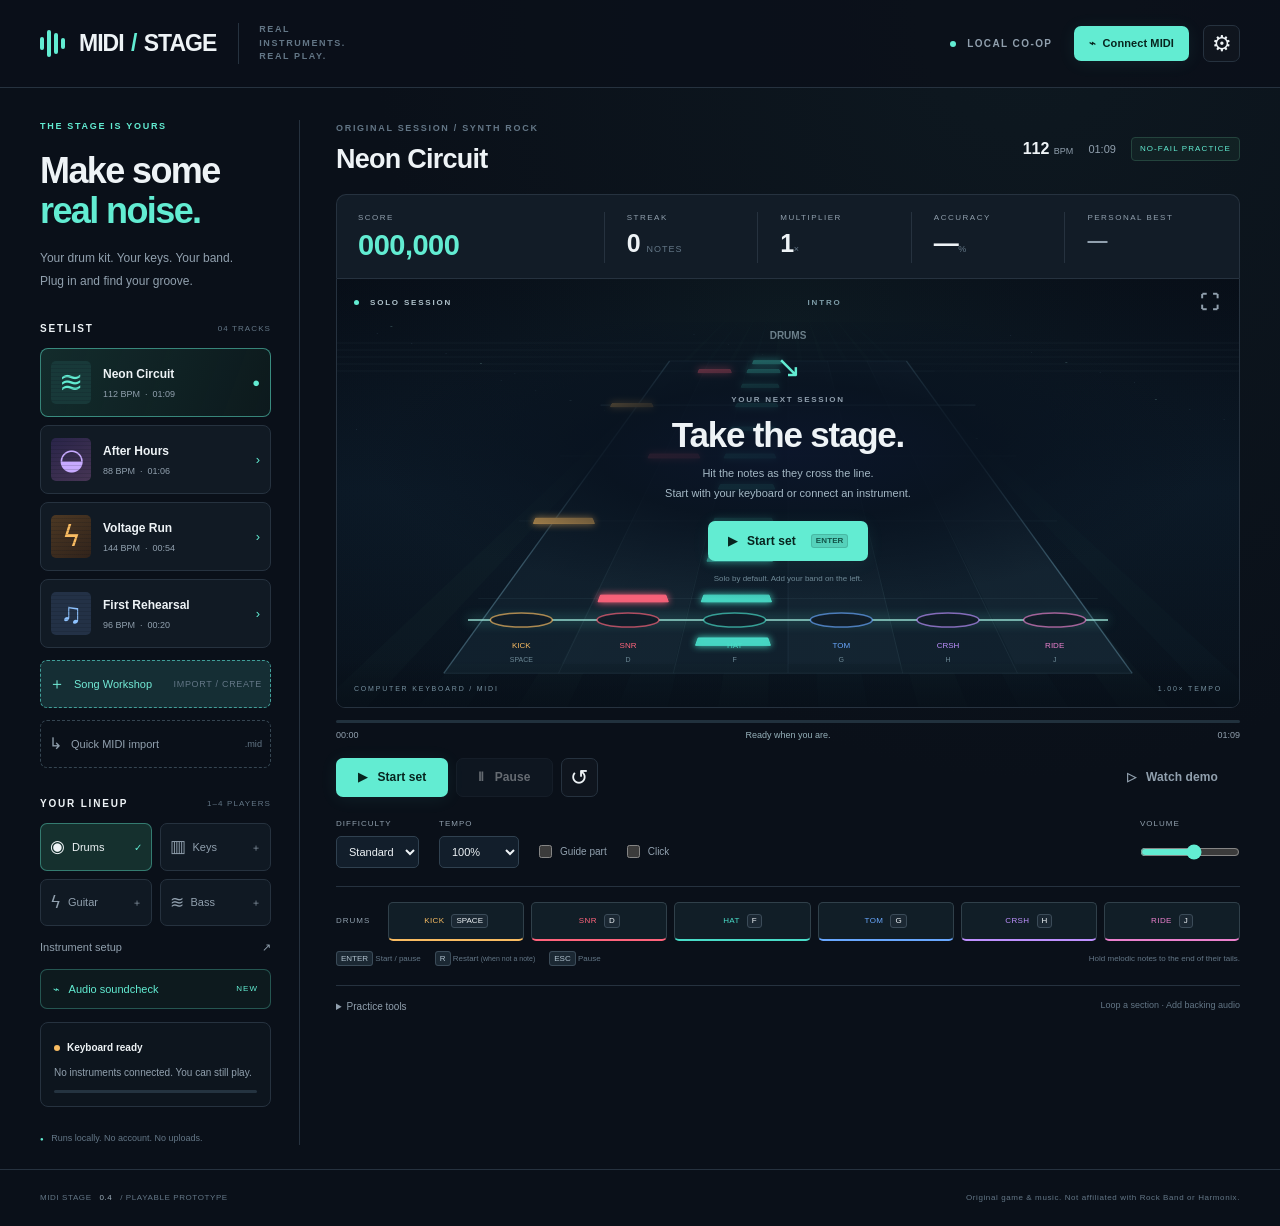
==== commit 5e0ffff0: "Merge pull request #3 from scomofo/feat/song-workshop v0.4: import songs and author playable instrum" ====
--- a/index.html
+++ b/index.html
@@ -5,7 +5,7 @@
   <meta name="theme-color" content="#0a1019"><meta name="description" content="An original rhythm game for real MIDI instruments. Local co-op, note highways, and your own MIDI songs.">
   <title>MIDI Stage — Your instruments. Your stage.</title>
   <link rel="stylesheet" href="src/styles.css">
-  <script defer src="src/core.js"></script><script defer src="src/midi.js"></script><script defer src="src/audio.js"></script><script defer src="src/input.js"></script><script defer src="src/strings.js"></script><script defer src="src/soundcheck.js"></script><script defer src="src/app.js"></script>
+  <script defer src="src/core.js"></script><script defer src="src/midi.js"></script><script defer src="src/audio.js"></script><script defer src="src/input.js"></script><script defer src="src/strings.js"></script><script defer src="src/soundcheck.js"></script><script defer src="src/workshop.js"></script><script defer src="src/workshop-ui.js"></script><script defer src="src/app.js"></script>
 </head>
 <body>
   <header class="topbar">
@@ -19,7 +19,8 @@
       <p class="intro">Your drum kit. Your keys. Your band.<br>Plug in and find your groove.</p>
       <div class="section-heading"><h2>SETLIST</h2><span id="songCount">03 TRACKS</span></div>
       <div id="setlist" class="setlist" aria-label="Choose a song"></div>
-      <button id="importButton" class="import-button"><span>＋</span> Import your MIDI <small>.mid</small></button>
+      <button id="openWorkshop" class="import-button workshop-launch"><span>＋</span> Song Workshop <small>IMPORT / CREATE</small></button>
+      <button id="importButton" class="import-button"><span>↳</span> Quick MIDI import <small>.mid</small></button>
       <input id="midiFile" type="file" accept=".mid,.midi,audio/midi,audio/x-midi" hidden>
       <div class="section-heading band-heading"><h2>YOUR LINEUP</h2><span>1–4 PLAYERS</span></div>
       <div id="bandPick" class="band-pick" aria-label="Enable player parts"></div>
@@ -47,7 +48,7 @@
       <details class="practice-tools"><summary>Practice tools <span>Loop a section · Add backing audio</span></summary><div class="practice-row"><label class="check"><input type="checkbox" id="loop"> Loop</label><label>From (sec)<input id="loopStart" type="number" min="0" step="0.5" value="0"></label><label>To (sec)<input id="loopEnd" type="number" min="1" step="0.5" value="17.1"></label><button id="audioButton" class="button secondary small">Add backing audio</button><input id="audioFile" type="file" accept="audio/*" hidden><button id="clearAudio" class="button ghost small" hidden>Clear audio</button><label>Audio starts at (sec)<input id="audioOffset" type="number" value="0" step="0.01" min="-120" max="120"></label></div><p id="audioStatus">MIDI tracks are synthesized locally. Optional audio must match your chart; it is not automatically transcribed or aligned.</p></details>
     </section>
   </main>
-  <footer><span>MIDI STAGE <b>0.3</b> / PLAYABLE PROTOTYPE</span><span>Original game & music. Not affiliated with Rock Band or Harmonix.</span></footer>
+  <footer><span>MIDI STAGE <b>0.4</b> / PLAYABLE PROTOTYPE</span><span>Original game & music. Not affiliated with Rock Band or Harmonix.</span></footer>
   <dialog id="setupDialog" class="setup-dialog"><div class="dialog-heading"><div><div class="eyebrow">PLUG IN. MAP IT. PLAY.</div><h2>Your instrument rack</h2></div><button data-close="setupDialog" class="icon-button" aria-label="Close instrument settings">×</button></div><p class="dialog-intro">Assign each player a different device or MIDI channel. Select “Any channel” for a dedicated controller. Settings save on this browser.</p><div id="routeWarning" class="warning" hidden></div><div id="routeSettings"></div><div class="global-settings"><label>Ignore velocities below<input id="minVelocity" type="number" min="1" max="127" value="12"><small>Reject very light / accidental triggers.</small></label><label>Global correction (ms)<input id="inputOffset" type="number" min="-500" max="500" value="0"><small>Positive values compensate late input.</small></label><label class="check"><input id="monitor" type="checkbox" checked> Hear my MIDI notes</label><button id="calibrateButton" class="button secondary">Calibrate timing</button></div><div class="dialog-footer"><span id="learnStatus" role="status">MIDI Learn: click a lane, then play its pad or key.</span><button data-close="setupDialog" class="button primary">Done</button></div></dialog>
   <dialog id="calibrationDialog" class="calibration-dialog"><div class="dialog-heading"><div><div class="eyebrow">GET IN THE POCKET</div><h2>Timing calibration</h2></div><button data-close="calibrationDialog" class="icon-button" aria-label="Close calibration">×</button></div><p>Listen to the clicks. After the first three, tap your instrument or the button in time for ten beats. This estimates your input/audio correction; it does not measure hardware latency independently.</p><div id="calibrationPulse" class="calibration-pulse">♩</div><strong id="calibrationStatus" role="status">Use the same headphones or speakers you will play with.</strong><div class="calibration-actions"><button id="calibrationStart" class="button primary">Start clicks</button><button id="calibrationTap" class="button secondary" disabled>Tap on the beat <kbd>SPACE</kbd></button></div><p class="muted">Wired audio is recommended. Bluetooth delay and jitter can make timing inconsistent.</p></dialog>
   <dialog id="resultsDialog" class="results-dialog"><div class="dialog-heading"><div><div class="eyebrow" id="resultEyebrow">SET COMPLETE</div><h2 id="resultTitle">That's your groove.</h2></div><button data-close="resultsDialog" class="icon-button" aria-label="Close results">×</button></div><div id="resultContent"></div><div class="dialog-footer"><button id="resultSetup" class="button secondary">Instrument setup</button><button id="playAgain" class="button primary">↺ &nbsp; Play again</button></div></dialog>
--- a/src/styles.css
+++ b/src/styles.css
@@ -15,3 +15,11 @@
 .live-input strong{color:var(--mint);font-size:11px;letter-spacing:.08em}.live-input small{font-size:10px;color:var(--muted);line-height:1.5}.live-input span{overflow-wrap:anywhere}.live-input meter{width:100%;height:10px;}
 .route-extended{display:grid;grid-template-columns:1fr 1fr;gap:12px;margin:12px 0}.route-extended label{display:grid;gap:6px;font-size:10px;color:var(--muted)}.route-extended small{font-size:10px;line-height:1.5}.sound-use{width:100%;margin-top:14px;white-space:normal}.pad:disabled{opacity:.45;cursor:default}
 @media(max-width:560px){.route-extended{grid-template-columns:1fr}.live-inputs{grid-template-columns:1fr}}
+
+/* Song Workshop — a dedicated arrangement workspace. */
+.workshop-launch{border-color:#419e98!important;background:#152e34!important;color:#72ead6!important}.workshop-launch small{font-size:9px;letter-spacing:.7px}
+.workshop-dialog{width:min(1240px,96vw);max-width:96vw;max-height:94vh;padding:28px;background:#0c1521;color:#e6eef7;border:1px solid #304456;border-radius:18px;overflow:auto}.workshop-dialog::backdrop{background:#030911de;backdrop-filter:blur(6px)}
+.workshop-dialog .dialog-heading h2{font-size:30px}.ws-intro{font-size:14px;color:#9daec1;margin:8px 0 20px}.ws-import{display:flex;gap:10px;align-items:center;flex-wrap:wrap;padding:17px;border:1px dashed #3c6072;border-radius:12px;background:#122432}.ws-import>div{display:grid;gap:5px;margin-right:auto}.ws-import strong{font-size:15px}.ws-import span{font-size:12px;color:#a6bfd0}.ws-import.dragging{border-color:#49dcc8;background:#1b3d42}.ws-status{border-left:3px solid #49dcc8;background:#14282f;color:#c6e8e5;padding:11px 15px;min-height:42px;font-size:13px;line-height:1.5}
+.ws-layout{display:grid;grid-template-columns:288px minmax(0,1fr);gap:24px;margin-top:22px}.ws-inspector{border-right:1px solid #28394b;padding-right:22px}.ws-layout h3{font-size:12px;letter-spacing:1px;text-transform:uppercase;color:#d1e6ed;margin:0 0 16px}.ws-layout label{font-size:11px;font-weight:600;letter-spacing:.3px;color:#a8bcd0;display:grid;gap:7px;margin:0 0 12px}.ws-layout input:not([type=checkbox]):not([type=range]),.ws-layout select{min-width:0;width:100%;height:36px;background:#101f2e;color:#eff6fa;border:1px solid #34475c;border-radius:7px;padding:6px 9px;font-size:12px}.ws-layout input:focus,.ws-layout select:focus{outline:2px solid #49dcc8;outline-offset:2px}.ws-layout .check{display:flex;align-items:center;gap:7px;font-weight:400;line-height:1.4;letter-spacing:0}.ws-layout input[type=checkbox]{accent-color:#49dcc8}.ws-pair{display:grid;grid-template-columns:1fr 1fr;gap:10px}.ws-actions{display:flex;gap:7px;flex-wrap:wrap;align-items:center}.ws-small{font-size:11px;line-height:1.55;color:#9aafc2;margin:10px 0 16px}.ws-small strong{color:#f6ca85}.ws-audio-box{display:grid;gap:10px;border:1px solid #2d4154;padding:14px;border-radius:9px;margin:18px 0}.ws-audio-box strong{font-size:12px;overflow-wrap:anywhere}.ws-audio-box label{margin-bottom:0}.ws-track{padding-bottom:9px;border-bottom:1px solid #253748}.ws-track>span{line-height:1.5;overflow-wrap:anywhere}.ws-track small{color:#789bb5}.ws-generator{margin-top:20px;border-top:1px solid #314356;padding-top:16px}.ws-generator summary{cursor:pointer;color:#d1e6ed;font-size:12px;font-weight:700;letter-spacing:.5px}.ws-roles{display:grid;grid-template-columns:1fr 1fr}.ws-roots{display:grid;gap:0}.ws-editor-heading{display:flex;justify-content:space-between;gap:10px;align-items:flex-start}.ws-editor-heading h3{margin-bottom:6px}.ws-editor-heading .ws-small{margin-top:8px}.ws-tabs{display:grid;grid-template-columns:repeat(4,1fr);gap:8px;margin:0 0 16px}.ws-tabs button{border:1px solid #334a60;color:#acbfd2;background:#122132;border-radius:8px;padding:12px 8px;font-size:12px;font-weight:600;cursor:pointer}.ws-tabs button[aria-pressed=true]{color:#6ee9d0;border-color:#4caa9f;background:#173438}.ws-tabs span{display:block;font-size:17px;margin-top:5px;color:#eff7fb}.ws-editor-tools{display:flex;gap:12px;align-items:end;flex-wrap:wrap}.ws-editor-tools label{width:105px;margin-bottom:12px}.ws-editor-tools .button{margin-bottom:12px}#wsCanvas{display:block;width:100%;height:auto;background:#080f19;border:1px solid #31465a;border-radius:9px;cursor:crosshair}.ws-position{display:flex;align-items:center;gap:10px;margin:8px 0 18px}.ws-position input{flex:1;min-width:50px;accent-color:#49dcc8}.ws-position output{font-size:11px;color:#a7bacd;min-width:115px;text-align:right}.ws-position .icon-button{width:28px;height:28px}.ws-note-form{display:grid;grid-template-columns:1fr 1.5fr 1fr .8fr;gap:10px}.ws-note-list{margin-top:12px!important}.ws-preview{display:flex;gap:8px;align-items:center;flex-wrap:wrap;border-top:1px solid #2c4052;margin-top:18px;padding-top:16px}.ws-preview .check{margin:0}.ws-preview output{font-size:13px;color:#72e2d0;margin-left:auto}.ws-review{font-size:12px;line-height:1.5;padding:12px 14px;background:#1a2332;border:1px solid #3b495d;border-radius:8px;color:#c4d7e8}.ws-library{margin-top:24px}.ws-library-row{display:flex;align-items:center;gap:8px;border-bottom:1px solid #253747;padding:10px 0}.ws-library-row>div{flex:1;min-width:0}.ws-library-row strong{display:block;font-size:13px;overflow-wrap:anywhere}.ws-library-row small{display:block;font-size:11px;color:#8fa8be;margin-top:6px}.ws-library-row .button{flex-shrink:0}#wsLibrary{font-size:13px;color:#a0b4c7}.ws-footer{position:sticky;bottom:-28px;background:#0c1521f5;border-top:1px solid #385065;margin-top:24px;padding-top:17px;padding-bottom:10px;display:flex;align-items:center;justify-content:space-between;gap:10px;z-index:2}.ws-footer>div{display:flex;gap:8px;flex-wrap:wrap}.ws-footer>span{font-size:11px;color:#9eb7c9;max-width:240px}.workshop-dialog button:disabled{opacity:.42;cursor:not-allowed}.workshop-dialog button:focus-visible{outline:2px solid #7be8d7;outline-offset:3px}
+@media(max-width:900px){.ws-layout{grid-template-columns:235px minmax(0,1fr);gap:16px}.ws-inspector{padding-right:14px}.ws-note-form{grid-template-columns:1fr 1fr}.ws-footer{position:static;flex-direction:column;align-items:stretch}.ws-footer>span{max-width:none}.ws-editor-tools label{width:85px}}
+@media(max-width:650px){.workshop-dialog{padding:16px;width:96vw;max-height:96vh}.ws-layout{grid-template-columns:1fr}.ws-inspector{border-right:0;border-bottom:1px solid #314356;padding:0 0 16px}.ws-import{padding:12px}.ws-import .button{font-size:12px}.ws-tabs{gap:5px}.ws-tabs button{padding:9px 3px;font-size:11px}.ws-position{gap:4px}.ws-position output{min-width:104px}.ws-footer>div .button{flex:1;min-width:135px}.ws-preview .button{font-size:11px}.ws-roots{grid-template-columns:1fr 1fr 1fr;gap:7px}.ws-generator .ws-small{font-size:12px}}
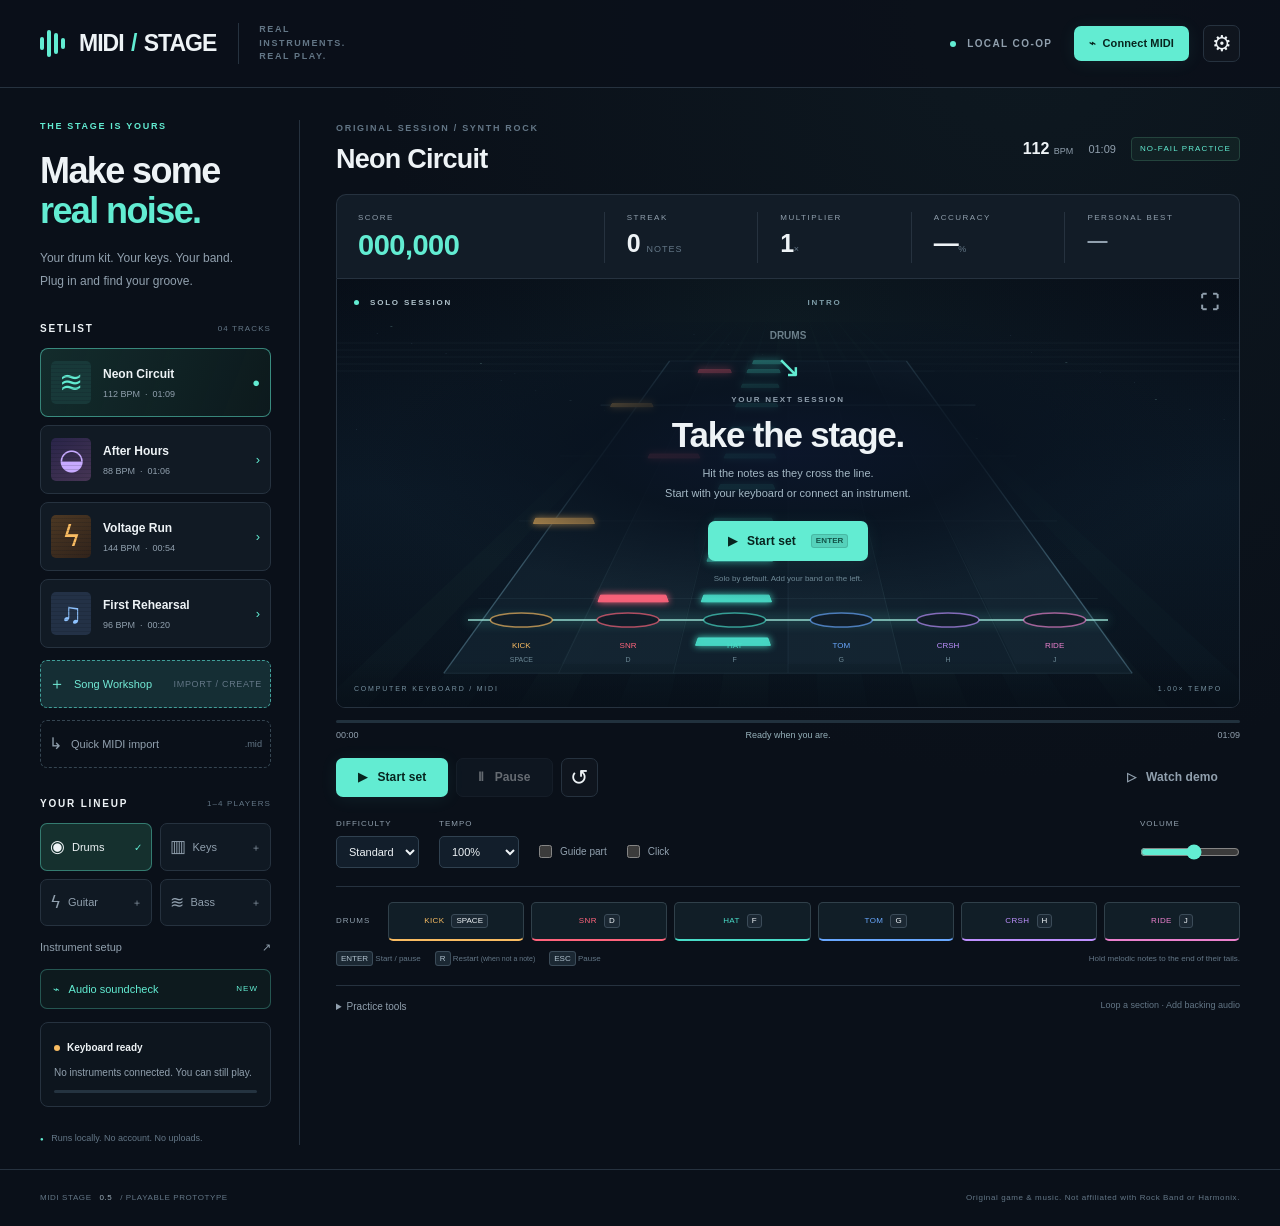
==== commit 2c3c8ea9: "feat: generate rhythm highways from MP3 with automatic analysis and one-click play" ====
--- a/index.html
+++ b/index.html
@@ -5,7 +5,7 @@
   <meta name="theme-color" content="#0a1019"><meta name="description" content="An original rhythm game for real MIDI instruments. Local co-op, note highways, and your own MIDI songs.">
   <title>MIDI Stage — Your instruments. Your stage.</title>
   <link rel="stylesheet" href="src/styles.css">
-  <script defer src="src/core.js"></script><script defer src="src/midi.js"></script><script defer src="src/audio.js"></script><script defer src="src/input.js"></script><script defer src="src/strings.js"></script><script defer src="src/soundcheck.js"></script><script defer src="src/workshop.js"></script><script defer src="src/workshop-ui.js"></script><script defer src="src/app.js"></script>
+  <script defer src="src/core.js"></script><script defer src="src/midi.js"></script><script defer src="src/audio.js"></script><script defer src="src/input.js"></script><script defer src="src/strings.js"></script><script defer src="src/soundcheck.js"></script><script defer src="src/workshop.js"></script><script defer src="src/song-analysis.js"></script><script defer src="src/workshop-ui.js"></script><script defer src="src/app.js"></script>
 </head>
 <body>
   <header class="topbar">
@@ -48,7 +48,7 @@
       <details class="practice-tools"><summary>Practice tools <span>Loop a section · Add backing audio</span></summary><div class="practice-row"><label class="check"><input type="checkbox" id="loop"> Loop</label><label>From (sec)<input id="loopStart" type="number" min="0" step="0.5" value="0"></label><label>To (sec)<input id="loopEnd" type="number" min="1" step="0.5" value="17.1"></label><button id="audioButton" class="button secondary small">Add backing audio</button><input id="audioFile" type="file" accept="audio/*" hidden><button id="clearAudio" class="button ghost small" hidden>Clear audio</button><label>Audio starts at (sec)<input id="audioOffset" type="number" value="0" step="0.01" min="-120" max="120"></label></div><p id="audioStatus">MIDI tracks are synthesized locally. Optional audio must match your chart; it is not automatically transcribed or aligned.</p></details>
     </section>
   </main>
-  <footer><span>MIDI STAGE <b>0.4</b> / PLAYABLE PROTOTYPE</span><span>Original game & music. Not affiliated with Rock Band or Harmonix.</span></footer>
+  <footer><span>MIDI STAGE <b>0.5</b> / PLAYABLE PROTOTYPE</span><span>Original game & music. Not affiliated with Rock Band or Harmonix.</span></footer>
   <dialog id="setupDialog" class="setup-dialog"><div class="dialog-heading"><div><div class="eyebrow">PLUG IN. MAP IT. PLAY.</div><h2>Your instrument rack</h2></div><button data-close="setupDialog" class="icon-button" aria-label="Close instrument settings">×</button></div><p class="dialog-intro">Assign each player a different device or MIDI channel. Select “Any channel” for a dedicated controller. Settings save on this browser.</p><div id="routeWarning" class="warning" hidden></div><div id="routeSettings"></div><div class="global-settings"><label>Ignore velocities below<input id="minVelocity" type="number" min="1" max="127" value="12"><small>Reject very light / accidental triggers.</small></label><label>Global correction (ms)<input id="inputOffset" type="number" min="-500" max="500" value="0"><small>Positive values compensate late input.</small></label><label class="check"><input id="monitor" type="checkbox" checked> Hear my MIDI notes</label><button id="calibrateButton" class="button secondary">Calibrate timing</button></div><div class="dialog-footer"><span id="learnStatus" role="status">MIDI Learn: click a lane, then play its pad or key.</span><button data-close="setupDialog" class="button primary">Done</button></div></dialog>
   <dialog id="calibrationDialog" class="calibration-dialog"><div class="dialog-heading"><div><div class="eyebrow">GET IN THE POCKET</div><h2>Timing calibration</h2></div><button data-close="calibrationDialog" class="icon-button" aria-label="Close calibration">×</button></div><p>Listen to the clicks. After the first three, tap your instrument or the button in time for ten beats. This estimates your input/audio correction; it does not measure hardware latency independently.</p><div id="calibrationPulse" class="calibration-pulse">♩</div><strong id="calibrationStatus" role="status">Use the same headphones or speakers you will play with.</strong><div class="calibration-actions"><button id="calibrationStart" class="button primary">Start clicks</button><button id="calibrationTap" class="button secondary" disabled>Tap on the beat <kbd>SPACE</kbd></button></div><p class="muted">Wired audio is recommended. Bluetooth delay and jitter can make timing inconsistent.</p></dialog>
   <dialog id="resultsDialog" class="results-dialog"><div class="dialog-heading"><div><div class="eyebrow" id="resultEyebrow">SET COMPLETE</div><h2 id="resultTitle">That's your groove.</h2></div><button data-close="resultsDialog" class="icon-button" aria-label="Close results">×</button></div><div id="resultContent"></div><div class="dialog-footer"><button id="resultSetup" class="button secondary">Instrument setup</button><button id="playAgain" class="button primary">↺ &nbsp; Play again</button></div></dialog>
--- a/src/styles.css
+++ b/src/styles.css
@@ -23,3 +23,8 @@
 .ws-layout{display:grid;grid-template-columns:288px minmax(0,1fr);gap:24px;margin-top:22px}.ws-inspector{border-right:1px solid #28394b;padding-right:22px}.ws-layout h3{font-size:12px;letter-spacing:1px;text-transform:uppercase;color:#d1e6ed;margin:0 0 16px}.ws-layout label{font-size:11px;font-weight:600;letter-spacing:.3px;color:#a8bcd0;display:grid;gap:7px;margin:0 0 12px}.ws-layout input:not([type=checkbox]):not([type=range]),.ws-layout select{min-width:0;width:100%;height:36px;background:#101f2e;color:#eff6fa;border:1px solid #34475c;border-radius:7px;padding:6px 9px;font-size:12px}.ws-layout input:focus,.ws-layout select:focus{outline:2px solid #49dcc8;outline-offset:2px}.ws-layout .check{display:flex;align-items:center;gap:7px;font-weight:400;line-height:1.4;letter-spacing:0}.ws-layout input[type=checkbox]{accent-color:#49dcc8}.ws-pair{display:grid;grid-template-columns:1fr 1fr;gap:10px}.ws-actions{display:flex;gap:7px;flex-wrap:wrap;align-items:center}.ws-small{font-size:11px;line-height:1.55;color:#9aafc2;margin:10px 0 16px}.ws-small strong{color:#f6ca85}.ws-audio-box{display:grid;gap:10px;border:1px solid #2d4154;padding:14px;border-radius:9px;margin:18px 0}.ws-audio-box strong{font-size:12px;overflow-wrap:anywhere}.ws-audio-box label{margin-bottom:0}.ws-track{padding-bottom:9px;border-bottom:1px solid #253748}.ws-track>span{line-height:1.5;overflow-wrap:anywhere}.ws-track small{color:#789bb5}.ws-generator{margin-top:20px;border-top:1px solid #314356;padding-top:16px}.ws-generator summary{cursor:pointer;color:#d1e6ed;font-size:12px;font-weight:700;letter-spacing:.5px}.ws-roles{display:grid;grid-template-columns:1fr 1fr}.ws-roots{display:grid;gap:0}.ws-editor-heading{display:flex;justify-content:space-between;gap:10px;align-items:flex-start}.ws-editor-heading h3{margin-bottom:6px}.ws-editor-heading .ws-small{margin-top:8px}.ws-tabs{display:grid;grid-template-columns:repeat(4,1fr);gap:8px;margin:0 0 16px}.ws-tabs button{border:1px solid #334a60;color:#acbfd2;background:#122132;border-radius:8px;padding:12px 8px;font-size:12px;font-weight:600;cursor:pointer}.ws-tabs button[aria-pressed=true]{color:#6ee9d0;border-color:#4caa9f;background:#173438}.ws-tabs span{display:block;font-size:17px;margin-top:5px;color:#eff7fb}.ws-editor-tools{display:flex;gap:12px;align-items:end;flex-wrap:wrap}.ws-editor-tools label{width:105px;margin-bottom:12px}.ws-editor-tools .button{margin-bottom:12px}#wsCanvas{display:block;width:100%;height:auto;background:#080f19;border:1px solid #31465a;border-radius:9px;cursor:crosshair}.ws-position{display:flex;align-items:center;gap:10px;margin:8px 0 18px}.ws-position input{flex:1;min-width:50px;accent-color:#49dcc8}.ws-position output{font-size:11px;color:#a7bacd;min-width:115px;text-align:right}.ws-position .icon-button{width:28px;height:28px}.ws-note-form{display:grid;grid-template-columns:1fr 1.5fr 1fr .8fr;gap:10px}.ws-note-list{margin-top:12px!important}.ws-preview{display:flex;gap:8px;align-items:center;flex-wrap:wrap;border-top:1px solid #2c4052;margin-top:18px;padding-top:16px}.ws-preview .check{margin:0}.ws-preview output{font-size:13px;color:#72e2d0;margin-left:auto}.ws-review{font-size:12px;line-height:1.5;padding:12px 14px;background:#1a2332;border:1px solid #3b495d;border-radius:8px;color:#c4d7e8}.ws-library{margin-top:24px}.ws-library-row{display:flex;align-items:center;gap:8px;border-bottom:1px solid #253747;padding:10px 0}.ws-library-row>div{flex:1;min-width:0}.ws-library-row strong{display:block;font-size:13px;overflow-wrap:anywhere}.ws-library-row small{display:block;font-size:11px;color:#8fa8be;margin-top:6px}.ws-library-row .button{flex-shrink:0}#wsLibrary{font-size:13px;color:#a0b4c7}.ws-footer{position:sticky;bottom:-28px;background:#0c1521f5;border-top:1px solid #385065;margin-top:24px;padding-top:17px;padding-bottom:10px;display:flex;align-items:center;justify-content:space-between;gap:10px;z-index:2}.ws-footer>div{display:flex;gap:8px;flex-wrap:wrap}.ws-footer>span{font-size:11px;color:#9eb7c9;max-width:240px}.workshop-dialog button:disabled{opacity:.42;cursor:not-allowed}.workshop-dialog button:focus-visible{outline:2px solid #7be8d7;outline-offset:3px}
 @media(max-width:900px){.ws-layout{grid-template-columns:235px minmax(0,1fr);gap:16px}.ws-inspector{padding-right:14px}.ws-note-form{grid-template-columns:1fr 1fr}.ws-footer{position:static;flex-direction:column;align-items:stretch}.ws-footer>span{max-width:none}.ws-editor-tools label{width:85px}}
 @media(max-width:650px){.workshop-dialog{padding:16px;width:96vw;max-height:96vh}.ws-layout{grid-template-columns:1fr}.ws-inspector{border-right:0;border-bottom:1px solid #314356;padding:0 0 16px}.ws-import{padding:12px}.ws-import .button{font-size:12px}.ws-tabs{gap:5px}.ws-tabs button{padding:9px 3px;font-size:11px}.ws-position{gap:4px}.ws-position output{min-width:104px}.ws-footer>div .button{flex:1;min-width:135px}.ws-preview .button{font-size:11px}.ws-roots{grid-template-columns:1fr 1fr 1fr;gap:7px}.ws-generator .ws-small{font-size:12px}}
+
+/* Quick audio import: keep the common path separate from the full chart editor. */
+.ws-quick-options{display:flex;align-items:center;gap:18px;flex-wrap:wrap;padding:18px 20px;border:1px solid #294050;border-radius:12px;margin:18px 0;background:#0c1c28}.ws-quick-options>div{flex:1;min-width:235px}.ws-quick-options strong{font-size:12px;letter-spacing:.08em;color:#cee8ea}.ws-quick-options .ws-roles{margin-top:9px}.ws-quick-options>label:not(.check){min-width:190px;font-size:11px;color:#b3c4d1;display:grid;gap:6px}.ws-quick-options>label.check{flex-basis:100%;margin:0}.ws-quick-options select,.ws-quick-controls input{background:#09131e;color:#e2f0f4;border:1px solid #304557;border-radius:7px;padding:10px;min-height:40px}.ws-analysis-progress{padding:20px;background:#10252e;border:1px solid #2a5b5c;border-radius:12px;margin:16px 0}.ws-analysis-progress>div{display:flex;justify-content:space-between;align-items:center;gap:12px}.ws-analysis-progress progress{width:100%;height:12px;margin:14px 0;accent-color:#70e2b0}.ws-analysis-progress small{color:#a6bbca}.ws-quick-ready{padding:24px;margin:16px 0 20px;border:1px solid #356454;border-radius:14px;background:linear-gradient(120deg,#122d29,#101c2b)}.ws-quick-heading{display:flex;justify-content:space-between;align-items:start;gap:16px}.ws-quick-heading h3{font-size:25px;margin:8px 0;color:#e5f7ef}.ws-quick-heading p{color:#b1c9c9;font-size:13px}.ws-pulse-badge{padding:8px 12px;border:1px solid #507a64;background:#1b4035;color:#b7efd2;white-space:nowrap;border-radius:20px;font-size:11px}.ws-pulse-badge[data-confidence=low]{background:#413624;color:#f2d6a2;border-color:#6a583a}.ws-quick-scope{font-size:12px;line-height:1.65;color:#bcd3d5;margin:18px 0}.ws-quick-controls{display:flex;align-items:end;gap:10px;flex-wrap:wrap}.ws-quick-controls label{font-size:11px;color:#b3c4d1;display:grid;gap:7px}.ws-quick-controls input{width:150px}.ws-quick-ready .ws-actions{margin-top:18px;align-items:center}.ws-quick-ready .ws-actions>.primary{margin-left:auto}.ws-advanced{border-top:1px solid #293e4c;padding-top:16px}.ws-advanced>summary{cursor:pointer;color:#a2b7c7;font-size:13px;padding:4px 0 18px;line-height:1.7}.ws-advanced[open]>summary{color:#d5efec}.ws-quick-ready .check{font-size:11px}#wsAnalysisProgress[hidden],#wsQuickReady[hidden]{display:none}@media(max-width:650px){.ws-quick-options{padding:14px;gap:12px}.ws-quick-heading{display:block}.ws-pulse-badge{display:inline-block;margin-top:8px}.ws-quick-ready{padding:16px}.ws-quick-heading h3{font-size:22px}.ws-quick-ready .ws-actions{display:grid;grid-template-columns:1fr 1fr}.ws-quick-ready .ws-actions>.primary{margin:0}.ws-quick-ready .ws-actions>.check{grid-column:1/-1}.ws-quick-controls{gap:8px}.ws-quick-controls input{width:125px}.ws-quick-controls .button{padding:10px}.ws-quick-options>label:not(.check){min-width:0;width:100%}}
+
+.ws-quick-visual{margin:10px 0 18px}#wsQuickCanvas{display:block;width:100%;height:auto;min-height:105px;background:#0a1822;border:1px solid #28424b;border-radius:9px}.ws-quick-visual p{margin:6px 0 0}.ws-quick-ready .ws-quick-scope{margin-bottom:12px}
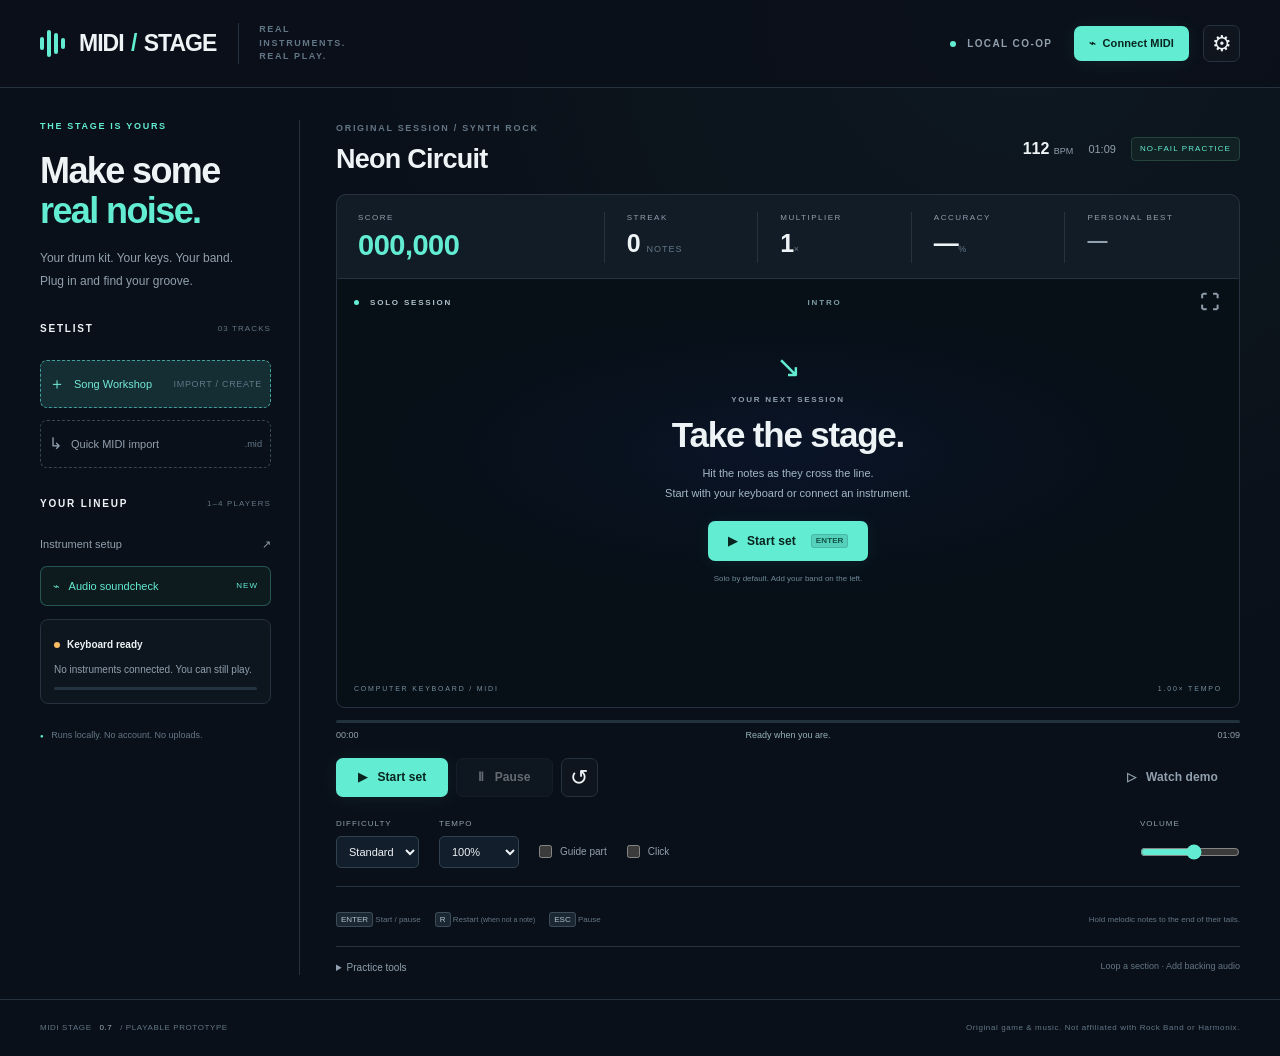
==== commit 4db961d8: "feat: add MIDI OUT hardware profiles and clock sync" ====
--- a/index.html
+++ b/index.html
@@ -5,7 +5,7 @@
   <meta name="theme-color" content="#0a1019"><meta name="description" content="An original rhythm game for real MIDI instruments. Local co-op, note highways, and your own MIDI songs.">
   <title>MIDI Stage — Your instruments. Your stage.</title>
   <link rel="stylesheet" href="src/styles.css">
-  <script defer src="src/core.js"></script><script defer src="src/midi.js"></script><script defer src="src/audio.js"></script><script defer src="src/input.js"></script><script defer src="src/strings.js"></script><script defer src="src/soundcheck.js"></script><script defer src="src/workshop.js"></script><script defer src="src/song-analysis.js"></script><script defer src="src/workshop-ui.js"></script><script defer src="src/app.js"></script>
+  <script defer src="src/core.js"></script><script defer src="src/chords.js"></script><script defer src="src/midi.js"></script><script defer src="src/audio.js"></script><script defer src="src/input.js"></script><script defer src="src/strings.js"></script><script defer src="src/soundcheck.js"></script><script defer src="src/workshop.js"></script><script defer src="src/song-analysis.js"></script><script defer src="src/workshop-ui.js"></script><script defer src="src/app.js"></script>
 </head>
 <body>
   <header class="topbar">
@@ -48,8 +48,8 @@
       <details class="practice-tools"><summary>Practice tools <span>Loop a section · Add backing audio</span></summary><div class="practice-row"><label class="check"><input type="checkbox" id="loop"> Loop</label><label>From (sec)<input id="loopStart" type="number" min="0" step="0.5" value="0"></label><label>To (sec)<input id="loopEnd" type="number" min="1" step="0.5" value="17.1"></label><button id="audioButton" class="button secondary small">Add backing audio</button><input id="audioFile" type="file" accept="audio/*" hidden><button id="clearAudio" class="button ghost small" hidden>Clear audio</button><label>Audio starts at (sec)<input id="audioOffset" type="number" value="0" step="0.01" min="-120" max="120"></label></div><p id="audioStatus">MIDI tracks are synthesized locally. Optional audio must match your chart; it is not automatically transcribed or aligned.</p></details>
     </section>
   </main>
-  <footer><span>MIDI STAGE <b>0.5</b> / PLAYABLE PROTOTYPE</span><span>Original game & music. Not affiliated with Rock Band or Harmonix.</span></footer>
-  <dialog id="setupDialog" class="setup-dialog"><div class="dialog-heading"><div><div class="eyebrow">PLUG IN. MAP IT. PLAY.</div><h2>Your instrument rack</h2></div><button data-close="setupDialog" class="icon-button" aria-label="Close instrument settings">×</button></div><p class="dialog-intro">Assign each player a different device or MIDI channel. Select “Any channel” for a dedicated controller. Settings save on this browser.</p><div id="routeWarning" class="warning" hidden></div><div id="routeSettings"></div><div class="global-settings"><label>Ignore velocities below<input id="minVelocity" type="number" min="1" max="127" value="12"><small>Reject very light / accidental triggers.</small></label><label>Global correction (ms)<input id="inputOffset" type="number" min="-500" max="500" value="0"><small>Positive values compensate late input.</small></label><label class="check"><input id="monitor" type="checkbox" checked> Hear my MIDI notes</label><button id="calibrateButton" class="button secondary">Calibrate timing</button></div><div class="dialog-footer"><span id="learnStatus" role="status">MIDI Learn: click a lane, then play its pad or key.</span><button data-close="setupDialog" class="button primary">Done</button></div></dialog>
+  <footer><span>MIDI STAGE <b>0.7</b> / PLAYABLE PROTOTYPE</span><span>Original game & music. Not affiliated with Rock Band or Harmonix.</span></footer>
+  <dialog id="setupDialog" class="setup-dialog"><div class="dialog-heading"><div><div class="eyebrow">PLUG IN. MAP IT. PLAY.</div><h2>Your instrument rack</h2></div><button data-close="setupDialog" class="icon-button" aria-label="Close instrument settings">×</button></div><p class="dialog-intro">Assign each player a different device or MIDI channel. Select “Any channel” for a dedicated controller. Settings save on this browser.</p><div id="routeWarning" class="warning" hidden></div><div id="routeSettings"></div><div class="global-settings"><label>Ignore velocities below<input id="minVelocity" type="number" min="1" max="127" value="12"><small>Reject very light / accidental triggers.</small></label><label>Global correction (ms)<input id="inputOffset" type="number" min="-500" max="500" value="0"><small>Positive values compensate late input.</small></label><label class="check"><input id="monitor" type="checkbox" checked> Hear my MIDI notes</label><button id="calibrateButton" class="button secondary">Calibrate timing</button></div><section class="hardware-global"><div class="hardware-heading"><div><div class="eyebrow">MIDI OUT / HARDWARE SYNC</div><h3>External gear</h3></div><button id="panicOut" class="button ghost small">PANIC / ALL NOTES OFF</button></div><p>Optional. Route guide notes or hit feedback to MIDI hardware and sync external devices with MIDI Clock. SysEx stays disabled.</p><div class="hardware-fields"><label>CLOCK OUTPUT<select id="clockOutput"></select></label><label class="check"><input id="midiClock" type="checkbox"> Send MIDI Clock · 24 PPQN</label><label class="check"><input id="midiTransport" type="checkbox" checked> Start / Continue / Stop</label></div><small id="hardwareStatus" role="status">No MIDI outputs connected.</small></section><div class="dialog-footer"><span id="learnStatus" role="status">MIDI Learn: click a lane, then play its pad or key.</span><button data-close="setupDialog" class="button primary">Done</button></div></dialog>
   <dialog id="calibrationDialog" class="calibration-dialog"><div class="dialog-heading"><div><div class="eyebrow">GET IN THE POCKET</div><h2>Timing calibration</h2></div><button data-close="calibrationDialog" class="icon-button" aria-label="Close calibration">×</button></div><p>Listen to the clicks. After the first three, tap your instrument or the button in time for ten beats. This estimates your input/audio correction; it does not measure hardware latency independently.</p><div id="calibrationPulse" class="calibration-pulse">♩</div><strong id="calibrationStatus" role="status">Use the same headphones or speakers you will play with.</strong><div class="calibration-actions"><button id="calibrationStart" class="button primary">Start clicks</button><button id="calibrationTap" class="button secondary" disabled>Tap on the beat <kbd>SPACE</kbd></button></div><p class="muted">Wired audio is recommended. Bluetooth delay and jitter can make timing inconsistent.</p></dialog>
   <dialog id="resultsDialog" class="results-dialog"><div class="dialog-heading"><div><div class="eyebrow" id="resultEyebrow">SET COMPLETE</div><h2 id="resultTitle">That's your groove.</h2></div><button data-close="resultsDialog" class="icon-button" aria-label="Close results">×</button></div><div id="resultContent"></div><div class="dialog-footer"><button id="resultSetup" class="button secondary">Instrument setup</button><button id="playAgain" class="button primary">↺ &nbsp; Play again</button></div></dialog>
   <dialog id="soundcheckDialog" class="soundcheck-dialog" aria-labelledby="soundcheckTitle">
--- a/src/styles.css
+++ b/src/styles.css
@@ -28,3 +28,7 @@
 .ws-quick-options{display:flex;align-items:center;gap:18px;flex-wrap:wrap;padding:18px 20px;border:1px solid #294050;border-radius:12px;margin:18px 0;background:#0c1c28}.ws-quick-options>div{flex:1;min-width:235px}.ws-quick-options strong{font-size:12px;letter-spacing:.08em;color:#cee8ea}.ws-quick-options .ws-roles{margin-top:9px}.ws-quick-options>label:not(.check){min-width:190px;font-size:11px;color:#b3c4d1;display:grid;gap:6px}.ws-quick-options>label.check{flex-basis:100%;margin:0}.ws-quick-options select,.ws-quick-controls input{background:#09131e;color:#e2f0f4;border:1px solid #304557;border-radius:7px;padding:10px;min-height:40px}.ws-analysis-progress{padding:20px;background:#10252e;border:1px solid #2a5b5c;border-radius:12px;margin:16px 0}.ws-analysis-progress>div{display:flex;justify-content:space-between;align-items:center;gap:12px}.ws-analysis-progress progress{width:100%;height:12px;margin:14px 0;accent-color:#70e2b0}.ws-analysis-progress small{color:#a6bbca}.ws-quick-ready{padding:24px;margin:16px 0 20px;border:1px solid #356454;border-radius:14px;background:linear-gradient(120deg,#122d29,#101c2b)}.ws-quick-heading{display:flex;justify-content:space-between;align-items:start;gap:16px}.ws-quick-heading h3{font-size:25px;margin:8px 0;color:#e5f7ef}.ws-quick-heading p{color:#b1c9c9;font-size:13px}.ws-pulse-badge{padding:8px 12px;border:1px solid #507a64;background:#1b4035;color:#b7efd2;white-space:nowrap;border-radius:20px;font-size:11px}.ws-pulse-badge[data-confidence=low]{background:#413624;color:#f2d6a2;border-color:#6a583a}.ws-quick-scope{font-size:12px;line-height:1.65;color:#bcd3d5;margin:18px 0}.ws-quick-controls{display:flex;align-items:end;gap:10px;flex-wrap:wrap}.ws-quick-controls label{font-size:11px;color:#b3c4d1;display:grid;gap:7px}.ws-quick-controls input{width:150px}.ws-quick-ready .ws-actions{margin-top:18px;align-items:center}.ws-quick-ready .ws-actions>.primary{margin-left:auto}.ws-advanced{border-top:1px solid #293e4c;padding-top:16px}.ws-advanced>summary{cursor:pointer;color:#a2b7c7;font-size:13px;padding:4px 0 18px;line-height:1.7}.ws-advanced[open]>summary{color:#d5efec}.ws-quick-ready .check{font-size:11px}#wsAnalysisProgress[hidden],#wsQuickReady[hidden]{display:none}@media(max-width:650px){.ws-quick-options{padding:14px;gap:12px}.ws-quick-heading{display:block}.ws-pulse-badge{display:inline-block;margin-top:8px}.ws-quick-ready{padding:16px}.ws-quick-heading h3{font-size:22px}.ws-quick-ready .ws-actions{display:grid;grid-template-columns:1fr 1fr}.ws-quick-ready .ws-actions>.primary{margin:0}.ws-quick-ready .ws-actions>.check{grid-column:1/-1}.ws-quick-controls{gap:8px}.ws-quick-controls input{width:125px}.ws-quick-controls .button{padding:10px}.ws-quick-options>label:not(.check){min-width:0;width:100%}}
 
 .ws-quick-visual{margin:10px 0 18px}#wsQuickCanvas{display:block;width:100%;height:auto;min-height:105px;background:#0a1822;border:1px solid #28424b;border-radius:9px}.ws-quick-visual p{margin:6px 0 0}.ws-quick-ready .ws-quick-scope{margin-bottom:12px}
+
+.hardware-global{border-top:1px solid var(--line);margin-top:22px;padding-top:18px}.hardware-heading{display:flex;align-items:center;justify-content:space-between;gap:12px}.hardware-heading h3{font-size:17px;margin:4px 0}.hardware-global>p{font-size:10px;color:var(--dim);margin:5px 0 13px}.hardware-fields{display:grid;grid-template-columns:1.15fr 1fr 1fr;gap:12px;align-items:end}.hardware-fields>label:not(.check){display:grid;gap:5px;font-size:9px}.hardware-fields select{width:100%;min-width:0}.hardware-global>small{display:block;margin-top:9px;color:var(--dim);font-size:9px}.hardware-route{margin-top:13px;padding-top:12px;border-top:1px dashed #334654}.hardware-route-title{display:flex;align-items:center;justify-content:space-between;gap:12px;margin-bottom:8px}.hardware-route-title strong{font-size:9px;letter-spacing:1.2px;color:var(--mint)}.hardware-route-grid{display:grid;grid-template-columns:1.35fr .55fr .9fr .75fr .7fr;gap:9px;align-items:end}.hardware-route-grid label{display:grid;gap:5px;font-size:8px}.hardware-route-grid select,.hardware-route-grid input{width:100%;min-width:0}.hardware-route-actions{display:flex;align-items:center;gap:8px;margin-top:8px}.hardware-route-actions .check{height:auto}.hardware-route-actions small{font-size:8px;color:var(--dim)}
+@media(max-width:850px){.hardware-fields{grid-template-columns:1fr 1fr}.hardware-route-grid{grid-template-columns:1fr 1fr 1fr}.hardware-route-grid label:first-child{grid-column:span 2}}
+@media(max-width:560px){.hardware-fields,.hardware-route-grid{grid-template-columns:1fr}.hardware-route-grid label:first-child{grid-column:auto}.hardware-heading{align-items:flex-start;flex-direction:column}.hardware-route-actions{align-items:flex-start;flex-direction:column}}
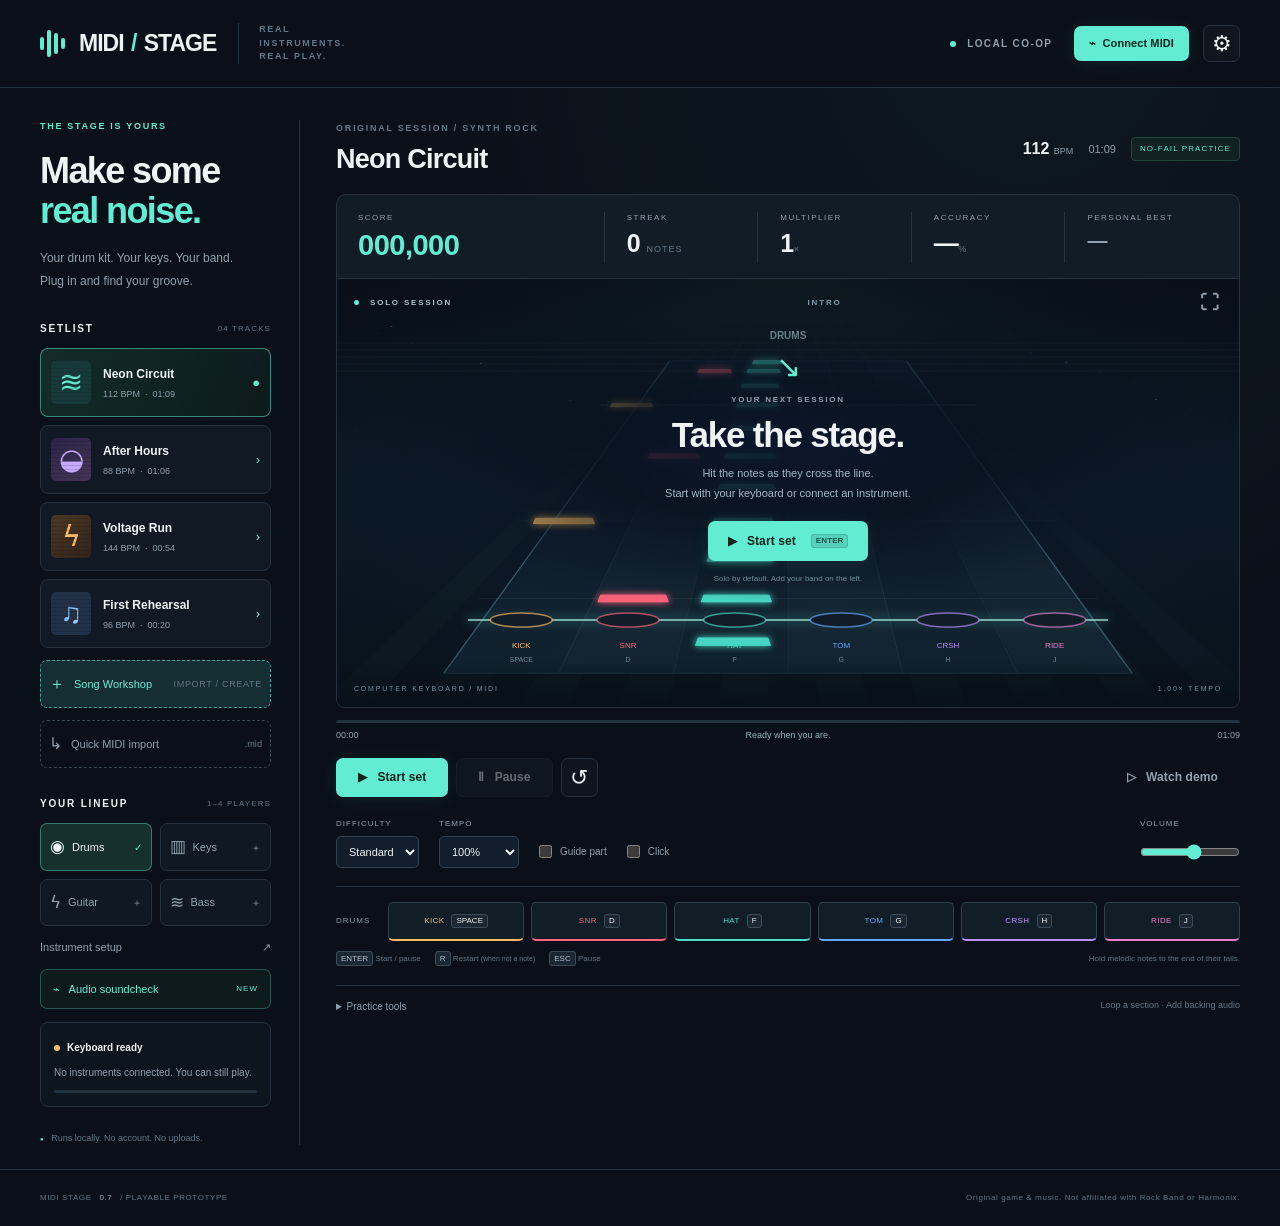
==== commit 4b757f15: "fix: load hardware module in development source build" ====
--- a/index.html
+++ b/index.html
@@ -5,7 +5,7 @@
   <meta name="theme-color" content="#0a1019"><meta name="description" content="An original rhythm game for real MIDI instruments. Local co-op, note highways, and your own MIDI songs.">
   <title>MIDI Stage — Your instruments. Your stage.</title>
   <link rel="stylesheet" href="src/styles.css">
-  <script defer src="src/core.js"></script><script defer src="src/chords.js"></script><script defer src="src/midi.js"></script><script defer src="src/audio.js"></script><script defer src="src/input.js"></script><script defer src="src/strings.js"></script><script defer src="src/soundcheck.js"></script><script defer src="src/workshop.js"></script><script defer src="src/song-analysis.js"></script><script defer src="src/workshop-ui.js"></script><script defer src="src/app.js"></script>
+  <script defer src="src/core.js"></script><script defer src="src/chords.js"></script><script defer src="src/midi.js"></script><script defer src="src/hardware.js"></script><script defer src="src/audio.js"></script><script defer src="src/input.js"></script><script defer src="src/strings.js"></script><script defer src="src/soundcheck.js"></script><script defer src="src/workshop.js"></script><script defer src="src/song-analysis.js"></script><script defer src="src/workshop-ui.js"></script><script defer src="src/app.js"></script>
 </head>
 <body>
   <header class="topbar">
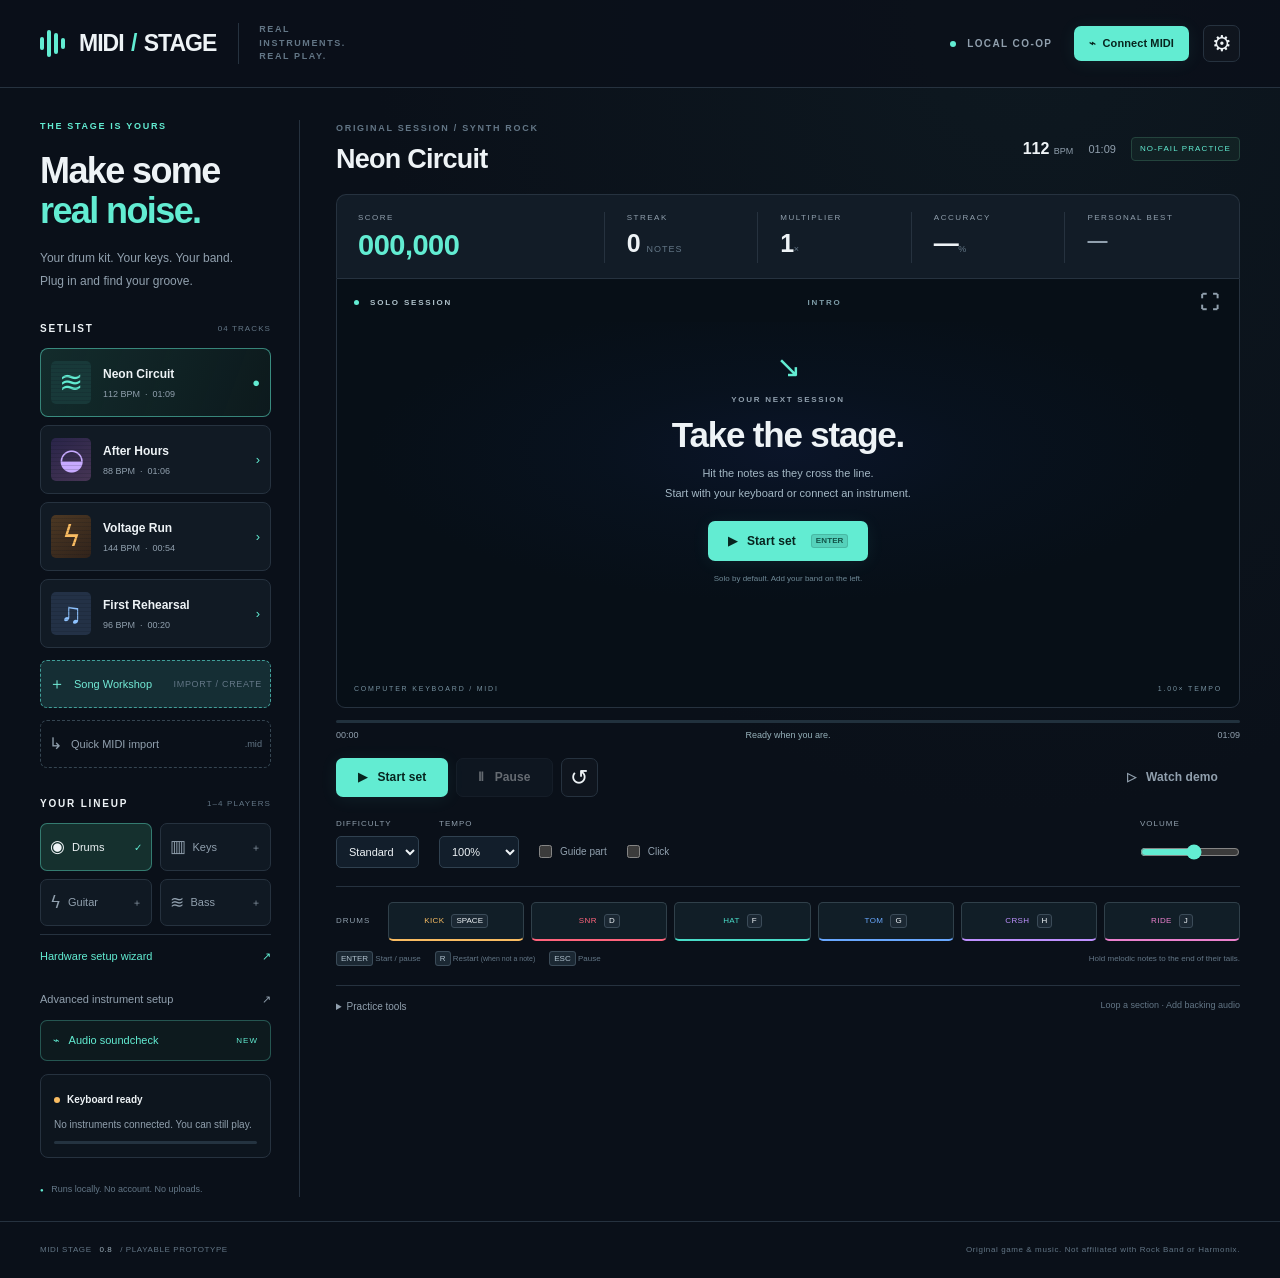
==== commit 3003e349: "feat: add guided hardware onboarding and per-player calibration" ====
--- a/index.html
+++ b/index.html
@@ -2,10 +2,10 @@
 <html lang="en">
 <head>
   <meta charset="utf-8"><meta name="viewport" content="width=device-width, initial-scale=1">
-  <meta name="theme-color" content="#0a1019"><meta name="description" content="An original rhythm game for real MIDI instruments. Local co-op, note highways, and your own MIDI songs.">
+  <meta name="theme-color" content="#0a1019"><meta name="description" content="An original local rhythm game for MIDI drums, keys, guitar/bass audio, song highways, hardware profiles and MIDI OUT.">
   <title>MIDI Stage — Your instruments. Your stage.</title>
   <link rel="stylesheet" href="src/styles.css">
-  <script defer src="src/core.js"></script><script defer src="src/chords.js"></script><script defer src="src/midi.js"></script><script defer src="src/hardware.js"></script><script defer src="src/audio.js"></script><script defer src="src/input.js"></script><script defer src="src/strings.js"></script><script defer src="src/soundcheck.js"></script><script defer src="src/workshop.js"></script><script defer src="src/song-analysis.js"></script><script defer src="src/workshop-ui.js"></script><script defer src="src/app.js"></script>
+  <script defer src="src/core.js"></script><script defer src="src/chords.js"></script><script defer src="src/midi.js"></script><script defer src="src/hardware.js"></script><script defer src="src/onboarding.js"></script><script defer src="src/audio.js"></script><script defer src="src/input.js"></script><script defer src="src/strings.js"></script><script defer src="src/soundcheck.js"></script><script defer src="src/workshop.js"></script><script defer src="src/song-analysis.js"></script><script defer src="src/workshop-ui.js"></script><script defer src="src/app.js"></script>
 </head>
 <body>
   <header class="topbar">
@@ -24,7 +24,8 @@
       <input id="midiFile" type="file" accept=".mid,.midi,audio/midi,audio/x-midi" hidden>
       <div class="section-heading band-heading"><h2>YOUR LINEUP</h2><span>1–4 PLAYERS</span></div>
       <div id="bandPick" class="band-pick" aria-label="Enable player parts"></div>
-      <button id="openSetup" class="setup-link">Instrument setup <span>↗</span></button>
+      <button id="hardwareWizard" class="setup-link wizard-link">Hardware setup wizard <span>↗</span></button>
+      <button id="openSetup" class="setup-link">Advanced instrument setup <span>↗</span></button>
       <button id="openSoundcheck" class="soundcheck-link"><span>⌁ &nbsp; Audio soundcheck</span><small>NEW</small></button>
       <div class="input-card"><div><span class="status-dot" id="midiDot"></span><strong id="midiStatus">Keyboard ready</strong></div><p id="lastMIDI">No instruments connected. You can still play.</p><div class="velocity-track"><span id="velocityBar"></span></div></div>
       <div class="sidebar-foot"><span>●</span> Runs locally. No account. No uploads.</div>
@@ -48,9 +49,15 @@
       <details class="practice-tools"><summary>Practice tools <span>Loop a section · Add backing audio</span></summary><div class="practice-row"><label class="check"><input type="checkbox" id="loop"> Loop</label><label>From (sec)<input id="loopStart" type="number" min="0" step="0.5" value="0"></label><label>To (sec)<input id="loopEnd" type="number" min="1" step="0.5" value="17.1"></label><button id="audioButton" class="button secondary small">Add backing audio</button><input id="audioFile" type="file" accept="audio/*" hidden><button id="clearAudio" class="button ghost small" hidden>Clear audio</button><label>Audio starts at (sec)<input id="audioOffset" type="number" value="0" step="0.01" min="-120" max="120"></label></div><p id="audioStatus">MIDI tracks are synthesized locally. Optional audio must match your chart; it is not automatically transcribed or aligned.</p></details>
     </section>
   </main>
-  <footer><span>MIDI STAGE <b>0.7</b> / PLAYABLE PROTOTYPE</span><span>Original game & music. Not affiliated with Rock Band or Harmonix.</span></footer>
+  <footer><span>MIDI STAGE <b>0.8</b> / PLAYABLE PROTOTYPE</span><span>Original game & music. Not affiliated with Rock Band or Harmonix.</span></footer>
+  <dialog id="onboardingDialog" class="onboarding-dialog" aria-labelledby="wizardTitle">
+    <div class="dialog-heading"><div><div class="eyebrow" id="wizardEyebrow">STEP 1 / 5</div><h2 id="wizardTitle">Find your rig</h2></div><button id="wizardClose" class="icon-button" aria-label="Close hardware setup wizard">×</button></div>
+    <div class="wizard-progress"><span id="wizardProgress"></span></div>
+    <div id="wizardBody" class="wizard-body"></div>
+    <div class="dialog-footer wizard-footer"><span id="wizardStatus" role="status">Nothing is changed until you interact with a setup control.</span><div><button id="wizardReport" class="button ghost small" hidden>Save profile report</button><button id="wizardBack" class="button secondary">Back</button><button id="wizardNext" class="button primary">Next</button></div></div>
+  </dialog>
   <dialog id="setupDialog" class="setup-dialog"><div class="dialog-heading"><div><div class="eyebrow">PLUG IN. MAP IT. PLAY.</div><h2>Your instrument rack</h2></div><button data-close="setupDialog" class="icon-button" aria-label="Close instrument settings">×</button></div><p class="dialog-intro">Assign each player a different device or MIDI channel. Select “Any channel” for a dedicated controller. Settings save on this browser.</p><div id="routeWarning" class="warning" hidden></div><div id="routeSettings"></div><div class="global-settings"><label>Ignore velocities below<input id="minVelocity" type="number" min="1" max="127" value="12"><small>Reject very light / accidental triggers.</small></label><label>Global correction (ms)<input id="inputOffset" type="number" min="-500" max="500" value="0"><small>Positive values compensate late input.</small></label><label class="check"><input id="monitor" type="checkbox" checked> Hear my MIDI notes</label><button id="calibrateButton" class="button secondary">Calibrate timing</button></div><section class="hardware-global"><div class="hardware-heading"><div><div class="eyebrow">MIDI OUT / HARDWARE SYNC</div><h3>External gear</h3></div><button id="panicOut" class="button ghost small">PANIC / ALL NOTES OFF</button></div><p>Optional. Route guide notes or hit feedback to MIDI hardware and sync external devices with MIDI Clock. SysEx stays disabled.</p><div class="hardware-fields"><label>CLOCK OUTPUT<select id="clockOutput"></select></label><label class="check"><input id="midiClock" type="checkbox"> Send MIDI Clock · 24 PPQN</label><label class="check"><input id="midiTransport" type="checkbox" checked> Start / Continue / Stop</label></div><small id="hardwareStatus" role="status">No MIDI outputs connected.</small></section><div class="dialog-footer"><span id="learnStatus" role="status">MIDI Learn: click a lane, then play its pad or key.</span><button data-close="setupDialog" class="button primary">Done</button></div></dialog>
-  <dialog id="calibrationDialog" class="calibration-dialog"><div class="dialog-heading"><div><div class="eyebrow">GET IN THE POCKET</div><h2>Timing calibration</h2></div><button data-close="calibrationDialog" class="icon-button" aria-label="Close calibration">×</button></div><p>Listen to the clicks. After the first three, tap your instrument or the button in time for ten beats. This estimates your input/audio correction; it does not measure hardware latency independently.</p><div id="calibrationPulse" class="calibration-pulse">♩</div><strong id="calibrationStatus" role="status">Use the same headphones or speakers you will play with.</strong><div class="calibration-actions"><button id="calibrationStart" class="button primary">Start clicks</button><button id="calibrationTap" class="button secondary" disabled>Tap on the beat <kbd>SPACE</kbd></button></div><p class="muted">Wired audio is recommended. Bluetooth delay and jitter can make timing inconsistent.</p></dialog>
+  <dialog id="calibrationDialog" class="calibration-dialog"><div class="dialog-heading"><div><div class="eyebrow">GET IN THE POCKET</div><h2 id="calibrationTitle">Timing calibration</h2></div><button data-close="calibrationDialog" class="icon-button" aria-label="Close calibration">×</button></div><p id="calibrationIntro">Listen to the clicks. After the first three, tap your instrument or the button in time for ten beats. This estimates your input/audio correction; it does not measure hardware latency independently.</p><div id="calibrationPulse" class="calibration-pulse">♩</div><strong id="calibrationStatus" role="status">Use the same headphones or speakers you will play with.</strong><div class="calibration-actions"><button id="calibrationStart" class="button primary">Start clicks</button><button id="calibrationTap" class="button secondary" disabled>Tap on the beat <kbd>SPACE</kbd></button></div><p class="muted">Wired audio is recommended. Bluetooth delay and jitter can make timing inconsistent.</p></dialog>
   <dialog id="resultsDialog" class="results-dialog"><div class="dialog-heading"><div><div class="eyebrow" id="resultEyebrow">SET COMPLETE</div><h2 id="resultTitle">That's your groove.</h2></div><button data-close="resultsDialog" class="icon-button" aria-label="Close results">×</button></div><div id="resultContent"></div><div class="dialog-footer"><button id="resultSetup" class="button secondary">Instrument setup</button><button id="playAgain" class="button primary">↺ &nbsp; Play again</button></div></dialog>
   <dialog id="soundcheckDialog" class="soundcheck-dialog" aria-labelledby="soundcheckTitle">
     <div class="dialog-heading"><div><div class="eyebrow">0.3 / CHECK. CONNECT. PLAY.</div><h2 id="soundcheckTitle">Your band, connected.</h2></div><button id="soundClose" class="icon-button" aria-label="Close soundcheck">×</button></div>
--- a/src/styles.css
+++ b/src/styles.css
@@ -32,3 +32,6 @@
 .hardware-global{border-top:1px solid var(--line);margin-top:22px;padding-top:18px}.hardware-heading{display:flex;align-items:center;justify-content:space-between;gap:12px}.hardware-heading h3{font-size:17px;margin:4px 0}.hardware-global>p{font-size:10px;color:var(--dim);margin:5px 0 13px}.hardware-fields{display:grid;grid-template-columns:1.15fr 1fr 1fr;gap:12px;align-items:end}.hardware-fields>label:not(.check){display:grid;gap:5px;font-size:9px}.hardware-fields select{width:100%;min-width:0}.hardware-global>small{display:block;margin-top:9px;color:var(--dim);font-size:9px}.hardware-route{margin-top:13px;padding-top:12px;border-top:1px dashed #334654}.hardware-route-title{display:flex;align-items:center;justify-content:space-between;gap:12px;margin-bottom:8px}.hardware-route-title strong{font-size:9px;letter-spacing:1.2px;color:var(--mint)}.hardware-route-grid{display:grid;grid-template-columns:1.35fr .55fr .9fr .75fr .7fr;gap:9px;align-items:end}.hardware-route-grid label{display:grid;gap:5px;font-size:8px}.hardware-route-grid select,.hardware-route-grid input{width:100%;min-width:0}.hardware-route-actions{display:flex;align-items:center;gap:8px;margin-top:8px}.hardware-route-actions .check{height:auto}.hardware-route-actions small{font-size:8px;color:var(--dim)}
 @media(max-width:850px){.hardware-fields{grid-template-columns:1fr 1fr}.hardware-route-grid{grid-template-columns:1fr 1fr 1fr}.hardware-route-grid label:first-child{grid-column:span 2}}
 @media(max-width:560px){.hardware-fields,.hardware-route-grid{grid-template-columns:1fr}.hardware-route-grid label:first-child{grid-column:auto}.hardware-heading{align-items:flex-start;flex-direction:column}.hardware-route-actions{align-items:flex-start;flex-direction:column}}
+
+/* v0.8 guided hardware onboarding */
+.wizard-link{color:var(--mint);border-top:1px solid var(--line);margin-top:8px}.onboarding-dialog{width:min(820px,95vw)}.wizard-progress{height:4px;background:#1c2a35;border-radius:5px;overflow:hidden;margin:14px 0 20px}.wizard-progress span{display:block;height:100%;background:var(--mint);transition:width .2s}.wizard-body>p{color:var(--muted);font-size:12px;line-height:1.75}.wizard-body h3{font-size:9px;letter-spacing:1.5px;color:var(--muted);margin:20px 0 8px}.wizard-counts{display:grid;grid-template-columns:1fr 1fr;gap:10px;margin:18px 0}.wizard-counts>div{border:1px solid var(--line);border-radius:8px;padding:14px;background:#121e2b}.wizard-counts strong{display:block;font-size:30px;color:var(--mint)}.wizard-counts span{font-size:9px;letter-spacing:1.4px;color:var(--muted)}.wizard-port-list{display:flex;flex-wrap:wrap;gap:8px}.wizard-port-list>span{border:1px solid var(--line);border-radius:7px;background:#111c28;padding:9px 12px;min-width:150px}.wizard-port-list b,.wizard-port-list small{display:block}.wizard-port-list b{font-size:11px}.wizard-port-list small{font-size:8px;color:var(--dim);margin-top:3px}.wizard-empty,.wizard-note{color:var(--dim);font-size:9px;line-height:1.6}.wizard-body>#wizardConnect{margin-top:20px}.wizard-role-list,.wizard-output-list,.wizard-cal-list,.wizard-summary{display:grid;gap:9px;margin:16px 0}.wizard-role,.wizard-cal-list>section,.wizard-summary-row{display:flex;align-items:center;justify-content:space-between;gap:12px;border:1px solid var(--line);border-radius:8px;background:#111c28;padding:12px}.wizard-role.ready{border-color:#62ecd25c}.wizard-role.missing{border-color:#ff647c66}.wizard-role>div:first-child strong,.wizard-cal-list strong,.wizard-summary strong{display:block}.wizard-role>div:first-child span,.wizard-cal-list span,.wizard-summary span{font-size:9px;color:var(--muted)}.wizard-role-actions{display:flex;gap:6px}.wizard-output-list>section{display:grid;grid-template-columns:90px minmax(150px,1.4fr) minmax(130px,1fr) auto;align-items:end;gap:9px;border-bottom:1px solid var(--line);padding:10px 0}.wizard-output-list label,.wizard-clock>label:not(.check),.wizard-cal-list label{display:grid;gap:4px;font-size:8px;letter-spacing:.8px}.wizard-output-list select{width:100%}.wizard-clock{border:1px solid var(--line);border-radius:8px;background:#111c28;padding:13px;display:flex;align-items:end;gap:12px;flex-wrap:wrap}.wizard-cal-list>section{display:grid;grid-template-columns:minmax(150px,1fr) 130px auto}.wizard-cal-list input{width:80px;min-width:0}.wizard-summary-row>div:last-child{text-align:right}.wizard-summary-row small{display:block;color:var(--dim);font-size:8px;margin-top:3px}.wizard-summary-clock{border-top:1px solid var(--line);padding-top:12px;color:var(--muted)}.wizard-footer>div{display:flex;gap:8px}.wizard-footer>span{max-width:360px}@media(max-width:650px){.wizard-output-list>section{grid-template-columns:1fr 1fr}.wizard-output-list>section>strong{grid-column:1/-1}.wizard-cal-list>section{grid-template-columns:1fr}.wizard-role{align-items:flex-start;flex-direction:column}.wizard-footer{align-items:flex-start;flex-direction:column}.wizard-footer>div{width:100%;flex-wrap:wrap}.wizard-footer .button{flex:1}.wizard-clock{align-items:stretch;flex-direction:column}}
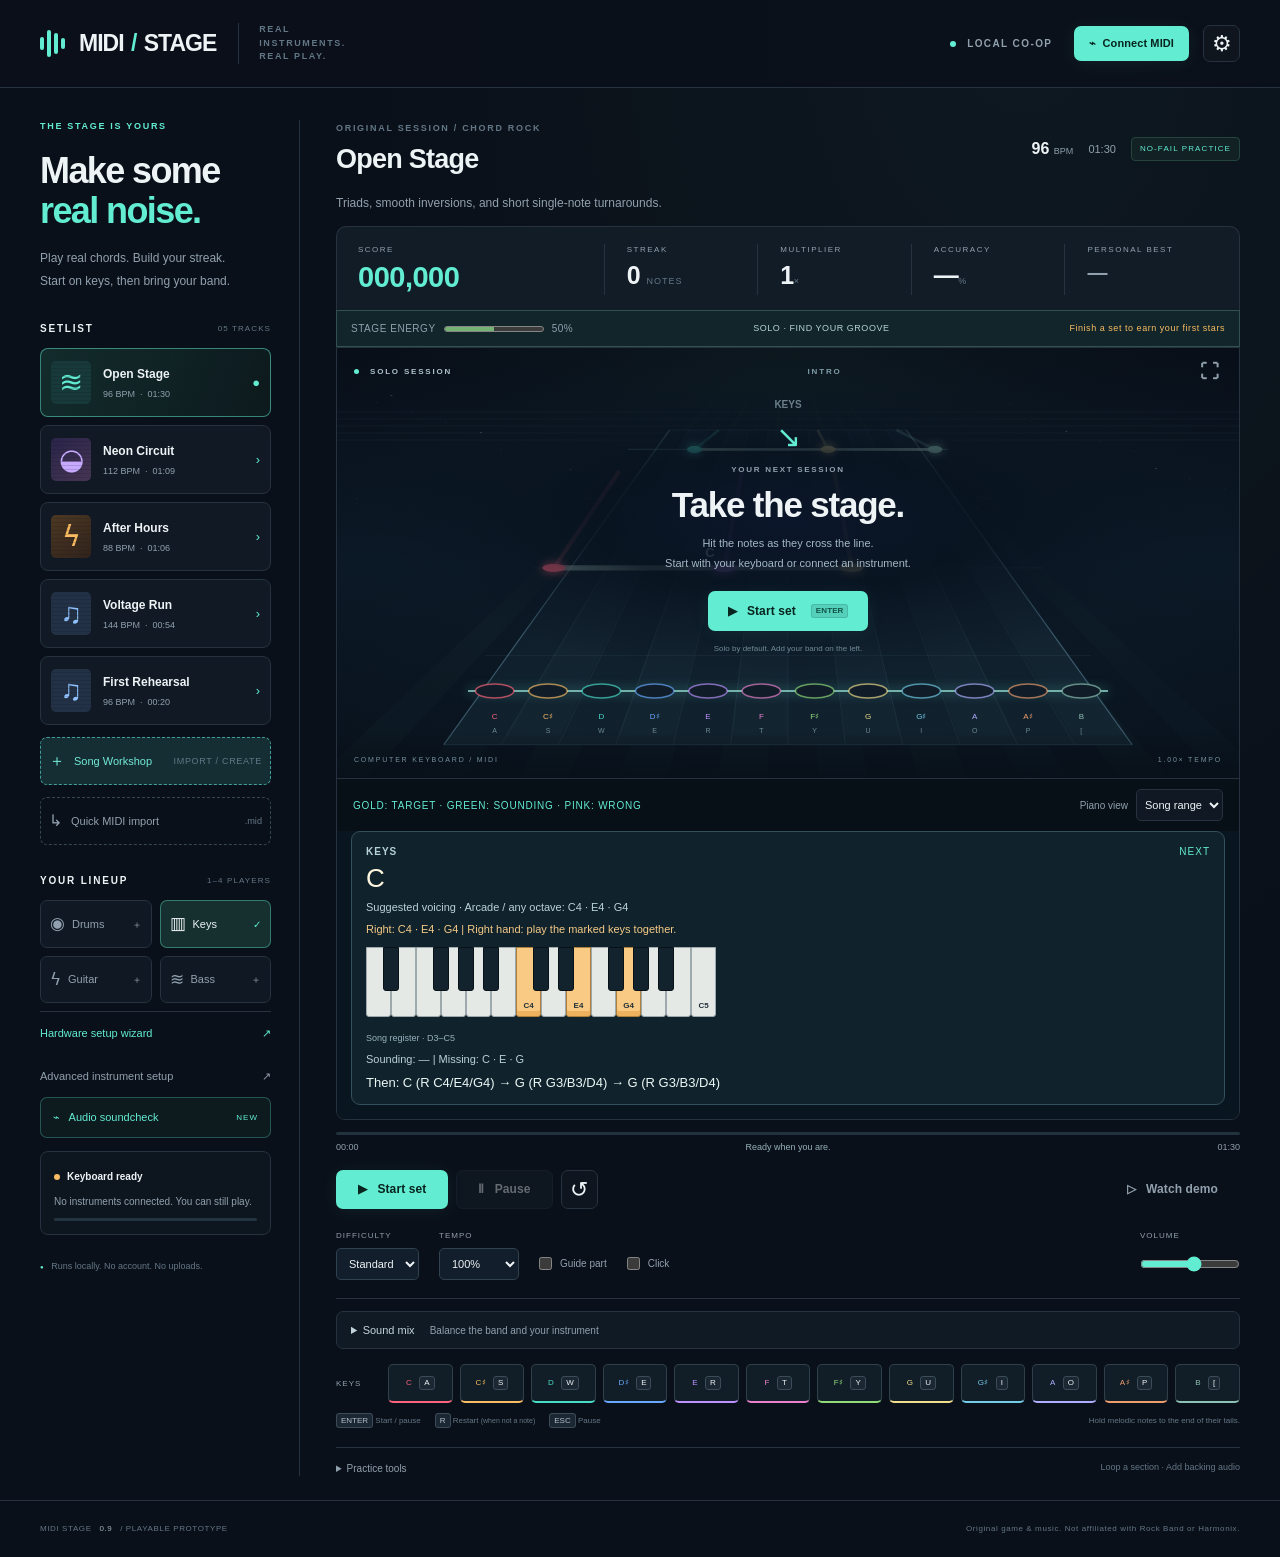
==== commit b6529da3: "feat: complete chord-stage song, keyboard guidance and band progression" ====
--- a/index.html
+++ b/index.html
@@ -5,7 +5,7 @@
   <meta name="theme-color" content="#0a1019"><meta name="description" content="An original local rhythm game for MIDI drums, keys, guitar/bass audio, song highways, hardware profiles and MIDI OUT.">
   <title>MIDI Stage — Your instruments. Your stage.</title>
   <link rel="stylesheet" href="src/styles.css">
-  <script defer src="src/core.js"></script><script defer src="src/chords.js"></script><script defer src="src/midi.js"></script><script defer src="src/hardware.js"></script><script defer src="src/onboarding.js"></script><script defer src="src/audio.js"></script><script defer src="src/input.js"></script><script defer src="src/strings.js"></script><script defer src="src/soundcheck.js"></script><script defer src="src/workshop.js"></script><script defer src="src/song-analysis.js"></script><script defer src="src/workshop-ui.js"></script><script defer src="src/app.js"></script>
+  <script defer src="src/core.js"></script><script defer src="src/chords.js"></script><script defer src="src/repertoire.js"></script><script defer src="src/guidance.js"></script><script defer src="src/performance.js"></script><script defer src="src/midi.js"></script><script defer src="src/hardware.js"></script><script defer src="src/onboarding.js"></script><script defer src="src/stretch.js"></script><script defer src="src/audio.js"></script><script defer src="src/input.js"></script><script defer src="src/strings.js"></script><script defer src="src/soundcheck.js"></script><script defer src="src/workshop.js"></script><script defer src="src/song-analysis.js"></script><script defer src="src/workshop-ui.js"></script><script defer src="src/app.js"></script>
 </head>
 <body>
   <header class="topbar">
@@ -16,8 +16,8 @@
     <aside class="sidebar">
       <div class="eyebrow">THE STAGE IS YOURS</div>
       <h1>Make some<br><em>real noise.</em></h1>
-      <p class="intro">Your drum kit. Your keys. Your band.<br>Plug in and find your groove.</p>
-      <div class="section-heading"><h2>SETLIST</h2><span id="songCount">03 TRACKS</span></div>
+      <p class="intro">Play real chords. Build your streak.<br>Start on keys, then bring your band.</p>
+      <div class="section-heading"><h2>SETLIST</h2><span id="songCount">05 TRACKS</span></div>
       <div id="setlist" class="setlist" aria-label="Choose a song"></div>
       <button id="openWorkshop" class="import-button workshop-launch"><span>＋</span> Song Workshop <small>IMPORT / CREATE</small></button>
       <button id="importButton" class="import-button"><span>↳</span> Quick MIDI import <small>.mid</small></button>
@@ -31,25 +31,32 @@
       <div class="sidebar-foot"><span>●</span> Runs locally. No account. No uploads.</div>
     </aside>
     <section class="play-area" aria-label="Rhythm game">
-      <div class="session-heading"><div><div class="eyebrow" id="songTag">ORIGINAL SESSION / SYNTH ROCK</div><h2 id="songTitle">Neon Circuit</h2></div><div class="song-meta"><strong id="bpmLabel">112 <small>BPM</small></strong><span id="durationLabel">01:09</span><span class="no-fail">NO-FAIL PRACTICE</span></div></div>
+      <div class="session-heading"><div><div class="eyebrow" id="songTag">ORIGINAL SESSION / CHORD ROCK</div><h2 id="songTitle">Open Stage</h2></div><div class="song-meta"><strong id="bpmLabel">96 <small>BPM</small></strong><span id="durationLabel">01:30</span><span class="no-fail">NO-FAIL PRACTICE</span></div></div>
+      <p id="arrangementHelp" class="arrangement-help"></p>
       <div class="hud" aria-live="off"><div class="score-stat"><span>SCORE</span><strong id="score">000,000</strong></div><div><span>STREAK</span><strong id="combo">0 <small>NOTES</small></strong></div><div><span>MULTIPLIER</span><strong id="multiplier">1<small>×</small></strong></div><div><span>ACCURACY</span><strong id="accuracy">—<small>%</small></strong></div><div class="best-stat"><span>PERSONAL BEST</span><strong id="best">—</strong></div></div>
+      <div class="performance-hud"><label>STAGE ENERGY <meter id="stageEnergy" min="0" max="100" value="50"></meter><span id="energyValue">50%</span></label><span id="bandBonus">SOLO · FIND YOUR GROOVE</span><span id="masteryStatus">Your first set awaits</span></div>
       <div id="liveInputs" class="live-inputs" aria-label="Live guitar and bass" hidden></div>
       <div id="stage" class="stage">
+        <div class="stage-visual">
         <div class="stage-top"><span id="stageMode"><i></i> SOLO SESSION</span><span id="sectionName">INTRO</span><button id="fullscreen" aria-label="Toggle full screen" class="fullscreen">⛶</button></div>
         <canvas id="stageCanvas" role="img" aria-label="Notes travel down each instrument highway. Hit the matching pad when a note reaches the glowing strike line."></canvas>
         <div id="stageOverlay" class="stage-overlay"><div class="overlay-mark" aria-hidden="true">↘</div><div class="eyebrow">YOUR NEXT SESSION</div><h3>Take the stage.</h3><p>Hit the notes as they cross the line.<br>Start with your keyboard or connect an instrument.</p><button id="overlayStart" class="button primary">▶ &nbsp; Start set <kbd>ENTER</kbd></button><span class="overlay-hint">Solo by default. Add your band on the left.</span></div>
         <div id="countdown" class="countdown" aria-live="polite"></div>
         <div class="stage-bottom"><span id="inputMode">COMPUTER KEYBOARD / MIDI</span><span id="speedBadge">1.00× TEMPO</span></div>
+        </div>
+        <div id="guideTools" class="guide-tools"><span>GOLD: TARGET · GREEN: SOUNDING · PINK: WRONG</span><label>Piano view <select id="guideRange"><option value="focus">Song range</option><option value="88">All 88 keys</option></select></label></div>
+        <div id="chordGuide" class="chord-guide" aria-label="Chord and keyboard guidance"></div>
       </div>
-      <div class="progress-wrap"><div class="progress-line"><span id="progressFill"></span></div><div class="progress-labels"><span id="elapsed">00:00</span><span id="runStatus" role="status">Ready when you are.</span><span id="remaining">01:09</span></div></div>
+      <div class="progress-wrap"><div class="progress-line"><span id="progressFill"></span></div><div class="progress-labels"><span id="elapsed">00:00</span><span id="runStatus" role="status">Ready when you are.</span><span id="remaining">01:30</span></div></div>
       <div class="transport"><div class="transport-main"><button id="start" class="button primary">▶ &nbsp; Start set</button><button id="pause" class="button secondary" disabled>Ⅱ &nbsp; Pause</button><button id="restart" class="icon-button" aria-label="Restart song" title="Restart (R)">↺</button></div><button id="demo" class="button ghost">▷ &nbsp; Watch demo</button></div>
       <div class="session-controls"><label>DIFFICULTY<select id="difficulty"><option value="chill">Chill</option><option value="standard" selected>Standard</option><option value="expert">Expert</option></select></label><label>TEMPO<select id="speed"><option value="0.5">50%</option><option value="0.75">75%</option><option value="1" selected>100%</option><option value="1.25">125%</option></select></label><label class="check"><input type="checkbox" id="guide"> Guide part</label><label class="check"><input type="checkbox" id="metronome"> Click</label><label class="volume-label">VOLUME<input type="range" id="volume" min="0" max="100" value="55" aria-label="Master volume"></label></div>
+      <details class="mix-tools"><summary>Sound mix <span>Balance the band and your instrument</span></summary><div class="mix-controls"><label>Backing <input id="mixBacking" type="range" min="0" max="100" value="100"></label><label>My MIDI instrument <input id="mixMonitor" type="range" min="0" max="100" value="100"></label><label>Guide part <input id="mixGuide" type="range" min="0" max="100" value="100"></label></div><p>Enable Guide part to hear the selected synthesized part respond to your hits and misses. Imported full mixes stay intact. Live guitar/bass monitoring comes from your interface.</p></details>
       <div id="pads" class="pads" aria-label="Playable input pads"></div>
       <div class="keyboard-hint"><span><kbd>ENTER</kbd> Start / pause</span><span><kbd>R</kbd> Restart <small>(when not a note)</small></span><span><kbd>ESC</kbd> Pause</span><span>Hold melodic notes to the end of their tails.</span></div>
       <details class="practice-tools"><summary>Practice tools <span>Loop a section · Add backing audio</span></summary><div class="practice-row"><label class="check"><input type="checkbox" id="loop"> Loop</label><label>From (sec)<input id="loopStart" type="number" min="0" step="0.5" value="0"></label><label>To (sec)<input id="loopEnd" type="number" min="1" step="0.5" value="17.1"></label><button id="audioButton" class="button secondary small">Add backing audio</button><input id="audioFile" type="file" accept="audio/*" hidden><button id="clearAudio" class="button ghost small" hidden>Clear audio</button><label>Audio starts at (sec)<input id="audioOffset" type="number" value="0" step="0.01" min="-120" max="120"></label></div><p id="audioStatus">MIDI tracks are synthesized locally. Optional audio must match your chart; it is not automatically transcribed or aligned.</p></details>
     </section>
   </main>
-  <footer><span>MIDI STAGE <b>0.8</b> / PLAYABLE PROTOTYPE</span><span>Original game & music. Not affiliated with Rock Band or Harmonix.</span></footer>
+  <footer><span>MIDI STAGE <b>0.9</b> / PLAYABLE PROTOTYPE</span><span>Original game & music. Not affiliated with Rock Band or Harmonix.</span></footer>
   <dialog id="onboardingDialog" class="onboarding-dialog" aria-labelledby="wizardTitle">
     <div class="dialog-heading"><div><div class="eyebrow" id="wizardEyebrow">STEP 1 / 5</div><h2 id="wizardTitle">Find your rig</h2></div><button id="wizardClose" class="icon-button" aria-label="Close hardware setup wizard">×</button></div>
     <div class="wizard-progress"><span id="wizardProgress"></span></div>
--- a/src/styles.css
+++ b/src/styles.css
@@ -35,3 +35,22 @@
 
 /* v0.8 guided hardware onboarding */
 .wizard-link{color:var(--mint);border-top:1px solid var(--line);margin-top:8px}.onboarding-dialog{width:min(820px,95vw)}.wizard-progress{height:4px;background:#1c2a35;border-radius:5px;overflow:hidden;margin:14px 0 20px}.wizard-progress span{display:block;height:100%;background:var(--mint);transition:width .2s}.wizard-body>p{color:var(--muted);font-size:12px;line-height:1.75}.wizard-body h3{font-size:9px;letter-spacing:1.5px;color:var(--muted);margin:20px 0 8px}.wizard-counts{display:grid;grid-template-columns:1fr 1fr;gap:10px;margin:18px 0}.wizard-counts>div{border:1px solid var(--line);border-radius:8px;padding:14px;background:#121e2b}.wizard-counts strong{display:block;font-size:30px;color:var(--mint)}.wizard-counts span{font-size:9px;letter-spacing:1.4px;color:var(--muted)}.wizard-port-list{display:flex;flex-wrap:wrap;gap:8px}.wizard-port-list>span{border:1px solid var(--line);border-radius:7px;background:#111c28;padding:9px 12px;min-width:150px}.wizard-port-list b,.wizard-port-list small{display:block}.wizard-port-list b{font-size:11px}.wizard-port-list small{font-size:8px;color:var(--dim);margin-top:3px}.wizard-empty,.wizard-note{color:var(--dim);font-size:9px;line-height:1.6}.wizard-body>#wizardConnect{margin-top:20px}.wizard-role-list,.wizard-output-list,.wizard-cal-list,.wizard-summary{display:grid;gap:9px;margin:16px 0}.wizard-role,.wizard-cal-list>section,.wizard-summary-row{display:flex;align-items:center;justify-content:space-between;gap:12px;border:1px solid var(--line);border-radius:8px;background:#111c28;padding:12px}.wizard-role.ready{border-color:#62ecd25c}.wizard-role.missing{border-color:#ff647c66}.wizard-role>div:first-child strong,.wizard-cal-list strong,.wizard-summary strong{display:block}.wizard-role>div:first-child span,.wizard-cal-list span,.wizard-summary span{font-size:9px;color:var(--muted)}.wizard-role-actions{display:flex;gap:6px}.wizard-output-list>section{display:grid;grid-template-columns:90px minmax(150px,1.4fr) minmax(130px,1fr) auto;align-items:end;gap:9px;border-bottom:1px solid var(--line);padding:10px 0}.wizard-output-list label,.wizard-clock>label:not(.check),.wizard-cal-list label{display:grid;gap:4px;font-size:8px;letter-spacing:.8px}.wizard-output-list select{width:100%}.wizard-clock{border:1px solid var(--line);border-radius:8px;background:#111c28;padding:13px;display:flex;align-items:end;gap:12px;flex-wrap:wrap}.wizard-cal-list>section{display:grid;grid-template-columns:minmax(150px,1fr) 130px auto}.wizard-cal-list input{width:80px;min-width:0}.wizard-summary-row>div:last-child{text-align:right}.wizard-summary-row small{display:block;color:var(--dim);font-size:8px;margin-top:3px}.wizard-summary-clock{border-top:1px solid var(--line);padding-top:12px;color:var(--muted)}.wizard-footer>div{display:flex;gap:8px}.wizard-footer>span{max-width:360px}@media(max-width:650px){.wizard-output-list>section{grid-template-columns:1fr 1fr}.wizard-output-list>section>strong{grid-column:1/-1}.wizard-cal-list>section{grid-template-columns:1fr}.wizard-role{align-items:flex-start;flex-direction:column}.wizard-footer{align-items:flex-start;flex-direction:column}.wizard-footer>div{width:100%;flex-wrap:wrap}.wizard-footer .button{flex:1}.wizard-clock{align-items:stretch;flex-direction:column}}
+/* Chord-first performance view. The piano remains visible in full screen. */
+.arrangement-help{margin:0 0 14px;color:var(--muted);font-size:12px;max-width:78ch}
+.stage{height:auto}.stage-visual{position:relative;height:430px}.stage-visual canvas{height:100%}
+.guide-tools{display:flex;align-items:center;justify-content:space-between;gap:12px;padding:10px 16px;border-top:1px solid var(--line);font-size:10px;letter-spacing:.08em;color:var(--mint)}
+.guide-tools label{display:flex;align-items:center;gap:8px;color:var(--muted);letter-spacing:0}.guide-tools select{background:var(--panel);color:var(--text);border:1px solid var(--line);border-radius:5px;padding:4px}
+.chord-guide{display:grid;grid-template-columns:repeat(auto-fit,minmax(min(290px,100%),1fr));gap:12px;padding:0 14px 14px;background:#09151f;min-width:0}
+.guide-tools[hidden],.chord-guide[hidden]{display:none}.guide-card{min-width:0;border:1px solid #34505c;border-radius:9px;background:#10222b;padding:12px 14px}
+.guide-heading{display:flex;align-items:center;justify-content:space-between;color:#b5d2d8;font-size:10px;text-transform:uppercase;letter-spacing:.1em}.guide-phase{color:var(--mint)}
+.guide-target{font-size:26px;line-height:1.2;color:#fff6df;margin:4px 0}.guide-voicing,.guide-hands,.guide-feedback,.guide-upcoming{font-size:11px;line-height:1.45;margin:6px 0;color:#b8d2d7;overflow-wrap:anywhere}.guide-hands{color:#f5ca87}.guide-upcoming{font-size:13px;color:#ebf7f5;margin-bottom:0}
+.guide-piano-scroll{padding-bottom:3px;margin:9px 0}.guide-piano{height:73px;--piano-white-width:25px}.piano-key{top:0;border:1px solid #9da9ac;border-radius:0 0 3px 3px;height:70px;background:#e4e9e6;color:#213039;display:block}
+.piano-key.black{height:44px;background:#13232d;color:#e4e9e6;z-index:2;border-color:#091118}.piano-key.expected{background:#f9ca83;border-color:#ae7e3b}.piano-key.black.expected{background:#b88946;color:#101c23}.piano-key.sounding{background:#62ecd2;color:#062b22;border-color:#29aa91}.piano-key.wrong{background:#ff647c;color:#28080f}.piano-key.missing{box-shadow:inset 0 -5px 0 #eeb15d}.piano-key.outside-range{opacity:.65}.piano-note{position:absolute;bottom:4px;width:100%;text-align:center;font-size:8px;font-weight:700}
+.stage:fullscreen{display:flex;flex-direction:column;height:100vh;overflow:auto}.stage:fullscreen .stage-visual{flex:1;min-height:300px;height:auto}.stage:fullscreen .chord-guide{flex-shrink:0}.stage:fullscreen .stage-overlay{inset:43px 0 95px}
+@media(max-width:600px){.stage-visual{height:365px}.guide-card{padding:10px}.guide-tools{padding:9px 12px;font-size:8px}.chord-guide{padding:0 9px 9px;gap:8px}.guide-piano{--piano-white-width:23px}.guide-target{font-size:23px}.guide-voicing,.guide-hands,.guide-feedback{font-size:10px}}
+.performance-hud{display:flex;align-items:center;justify-content:space-between;gap:12px;flex-wrap:wrap;padding:10px 14px;background:#11252a;border:1px solid #34504e;color:#b5d1d1;font-size:9px;letter-spacing:.06em}
+.performance-hud label{display:flex;align-items:center;gap:8px}.performance-hud meter{width:100px;height:12px;accent-color:var(--mint)}#masteryStatus{color:var(--amber)}
+.stage-visual{box-shadow:inset 0 0 70px rgb(49 195 166 / calc(var(--energy-glow,.5) * .12))}.guide-range{font-size:9px;color:#96b3be;margin:3px 0}
+.mix-tools{border:1px solid var(--line);background:#101a25;border-radius:7px;padding:10px 14px;margin:12px 0}.mix-tools summary{cursor:pointer;font-size:11px;color:#c3d3db}.mix-tools summary span{color:var(--muted);margin-left:12px;font-size:10px}.mix-tools p{font-size:10px;color:var(--muted);max-width:85ch;margin-bottom:0}.mix-controls{display:flex;gap:24px;flex-wrap:wrap;margin:12px 0}.mix-controls label{display:grid;gap:6px;font-size:10px;color:var(--muted)}.mix-controls input{width:150px;accent-color:var(--mint)}
+.result-stars{text-align:center;font-size:34px;letter-spacing:5px;color:var(--amber)}.result-breakdown{text-align:center;color:var(--muted);font-size:11px}
+@media(max-width:600px){.performance-hud{font-size:8px;gap:7px}.performance-hud meter{width:70px}.mix-controls{gap:12px}.mix-controls input{width:125px}.mix-tools summary span{display:none}}
